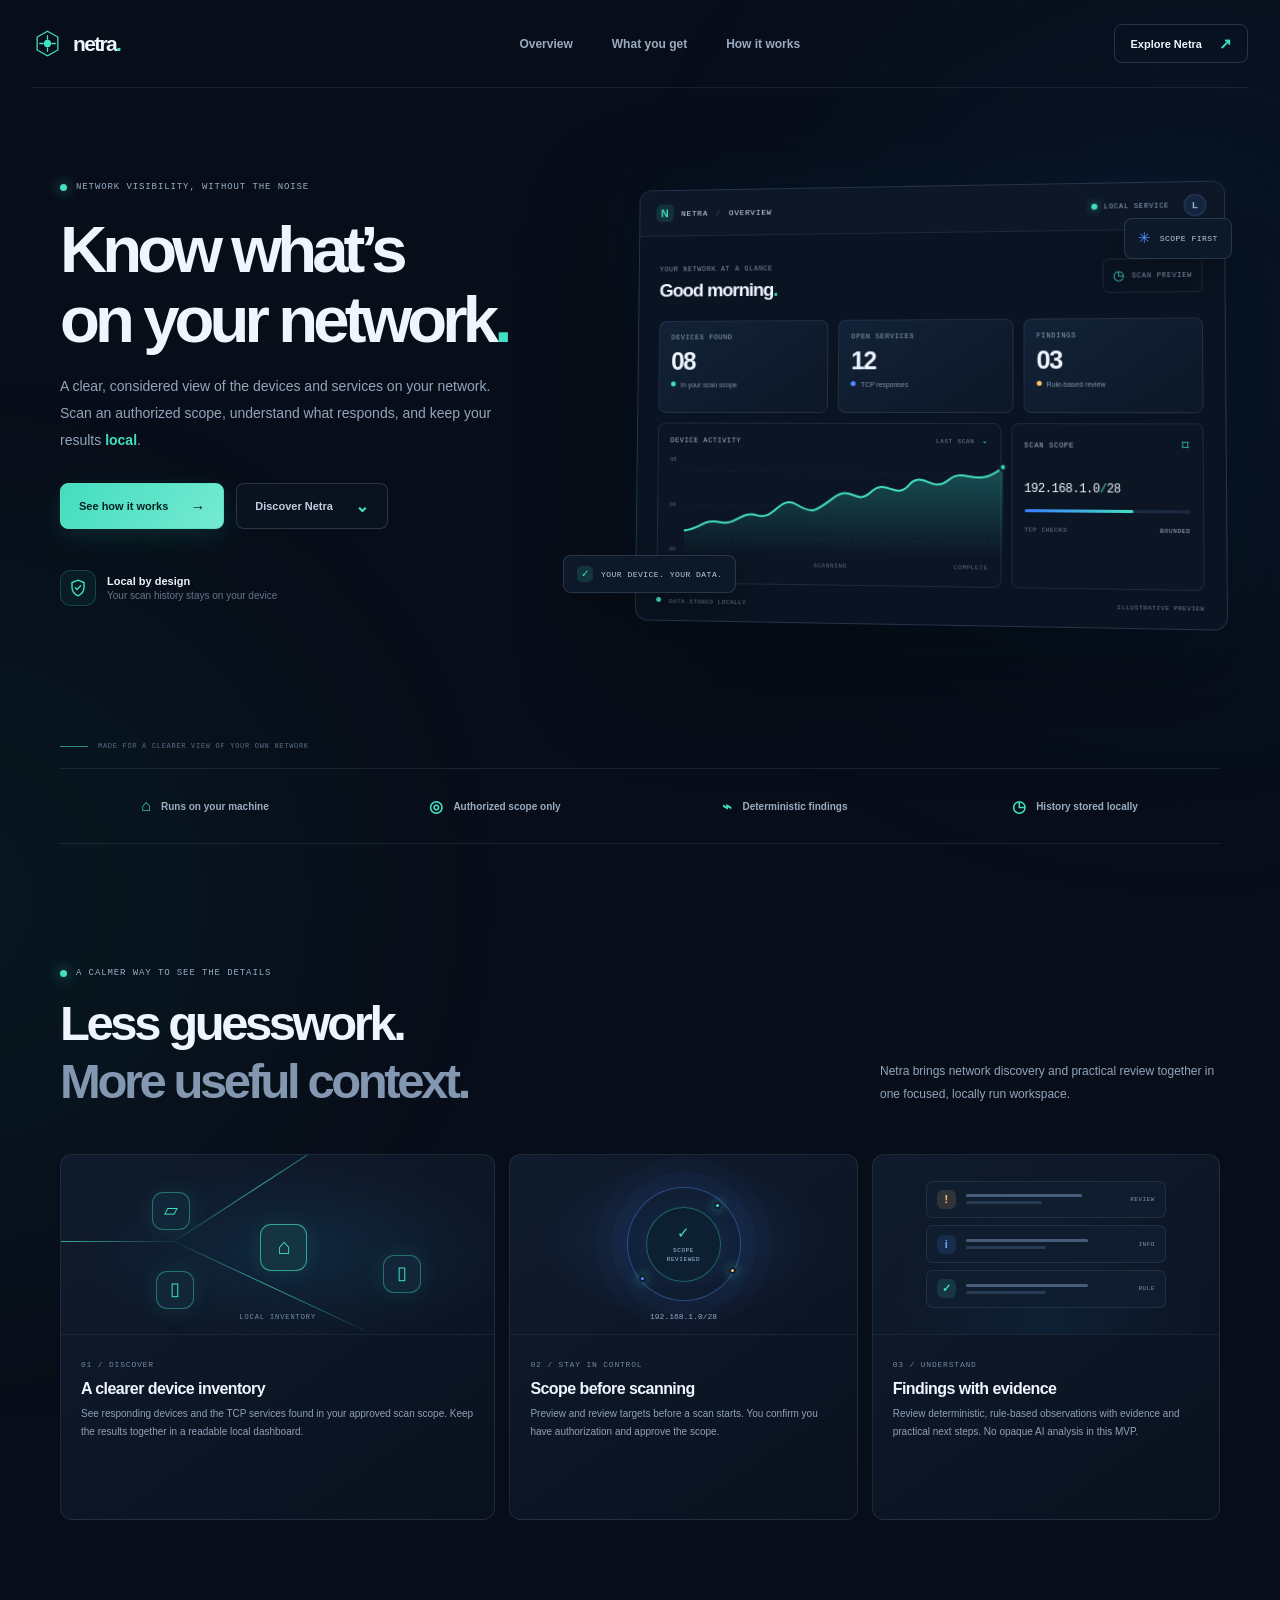
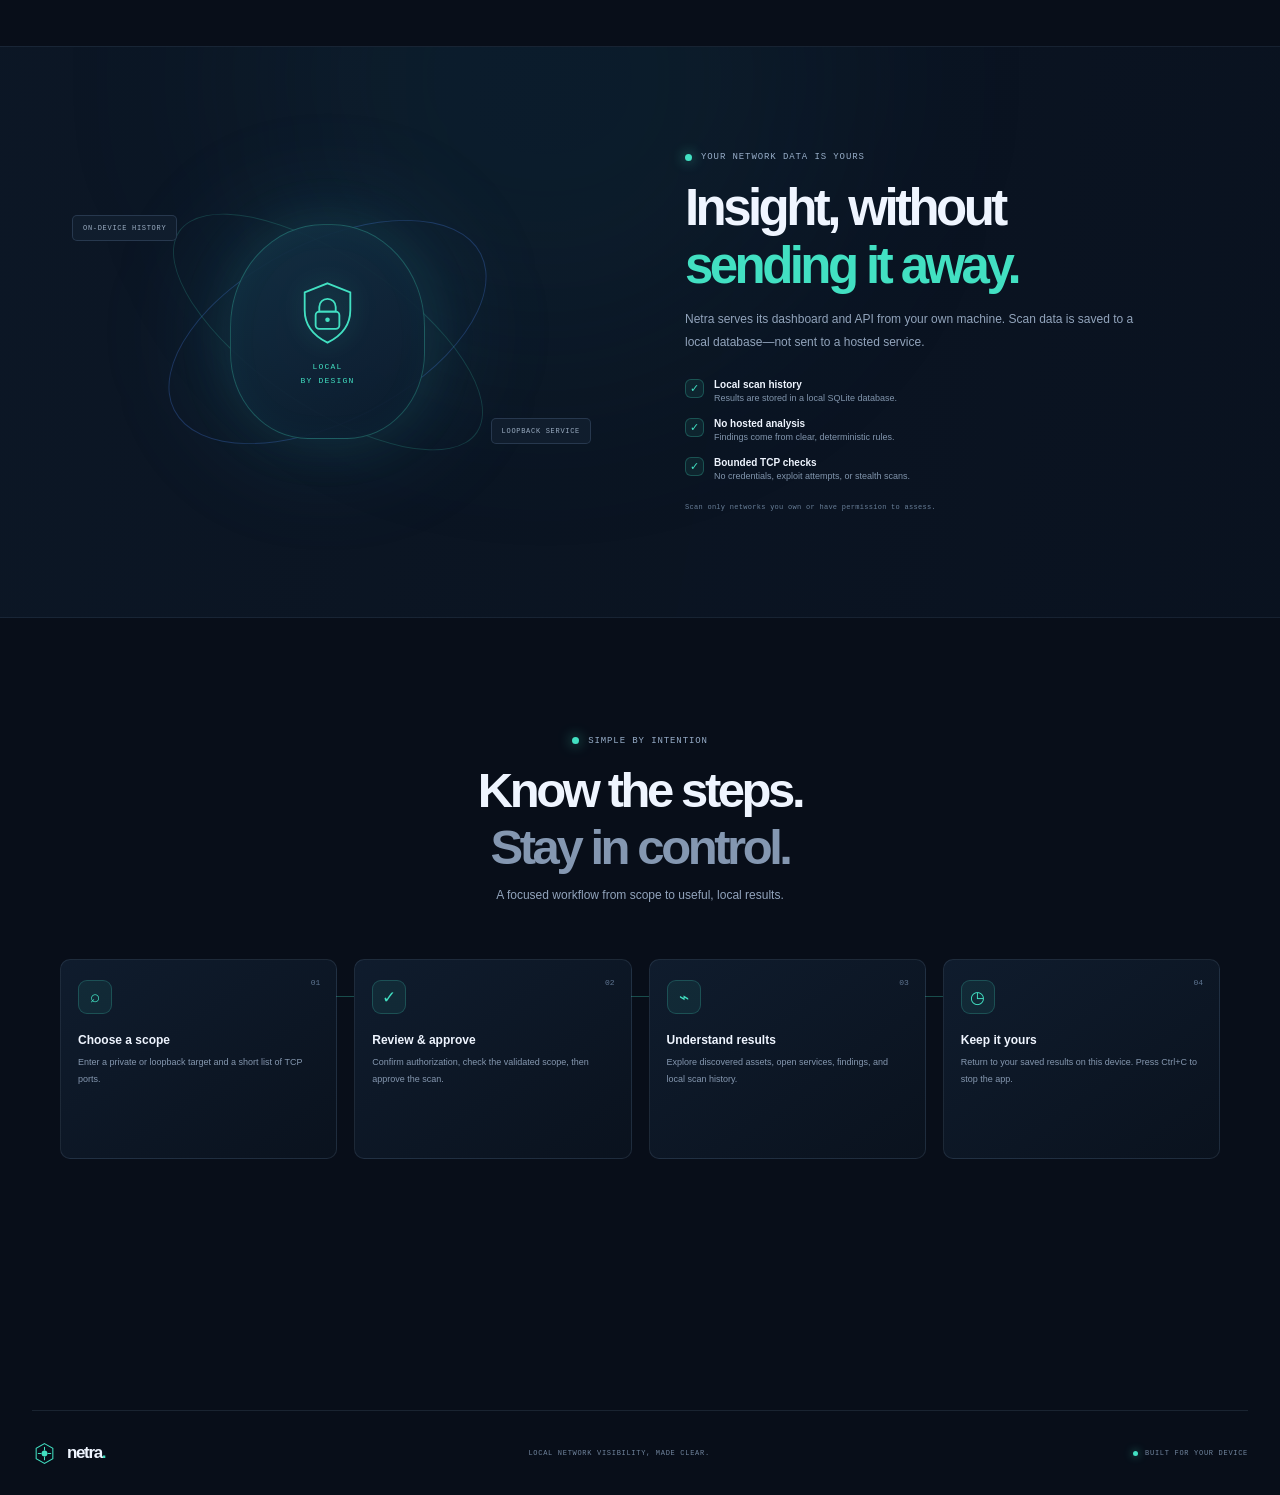
==== index.html @ 8f08ec32 "added a home page for app download link" ====
<!doctype html>
<html lang="en">
  <head>
    <meta charset="utf-8">
    <meta name="viewport" content="width=device-width, initial-scale=1">
    <meta name="theme-color" content="#080e19">
    <meta
      name="description"
      content="Netra gives you a clear, local view of network devices, open services, and rule-based security findings."
    >
    <title>Netra — See your network clearly</title>
    <link rel="stylesheet" href="styles.css">
    <script src="script.js" defer></script>
  </head>
  <body>
    <div class="page-glow page-glow--top" aria-hidden="true"></div>
    <div class="page-glow page-glow--bottom" aria-hidden="true"></div>

    <header class="site-header">
      <a class="brand" href="#" aria-label="Netra home">
        <span class="brand-mark" aria-hidden="true">
          <svg viewBox="0 0 36 36" fill="none">
            <path d="M18 3.75 30 10.5v15L18 32.25 6 25.5v-15L18 3.75Z" stroke="currentColor" stroke-width="1.5"/>
            <circle cx="18" cy="18" r="4.25" fill="currentColor"/>
            <path d="M18 9v4M27 18h-4M18 27v-4M9 18h4" stroke="currentColor" stroke-width="1.5" stroke-linecap="round"/>
          </svg>
        </span>
        <span class="brand-name">netra<span class="brand-period">.</span></span>
      </a>

      <button class="menu-toggle" type="button" aria-expanded="false" aria-controls="site-nav">
        <span></span><span></span>
        <span class="sr-only">Toggle navigation</span>
      </button>

      <nav class="site-nav" id="site-nav" aria-label="Main navigation">
        <a href="#overview">Overview</a>
        <a href="#features">What you get</a>
        <a href="#how-it-works">How it works</a>
      </nav>

      <a class="header-cta" href="#how-it-works">
        Explore Netra <span aria-hidden="true">↗</span>
      </a>
    </header>

    <main>
      <section class="hero section-shell" id="overview">
        <div class="hero-copy">
          <div class="eyebrow"><span class="eyebrow-pulse"></span> NETWORK VISIBILITY, WITHOUT THE NOISE</div>
          <h1>Know what’s<br>on your network<span class="headline-dot">.</span></h1>
          <p class="hero-description">
            A clear, considered view of the devices and services on your network.
            Scan an authorized scope, understand what responds, and keep your results
            <span class="local-word">local</span>.
          </p>
          <div class="hero-actions">
            <a class="button button-primary" href="#how-it-works">
              See how it works <span aria-hidden="true">→</span>
            </a>
            <a class="button button-quiet" href="#features">
              Discover Netra <span class="play-icon" aria-hidden="true">⌄</span>
            </a>
          </div>
          <div class="hero-assurance">
            <span class="assurance-icon" aria-hidden="true">
              <svg viewBox="0 0 20 20" fill="none"><path d="M10 2.2 16 4.5v4.7c0 4-2.6 6.9-6 8.6-3.4-1.7-6-4.6-6-8.6V4.5l6-2.3Z" stroke="currentColor" stroke-width="1.4"/><path d="m7.4 9.8 1.7 1.7 3.5-3.7" stroke="currentColor" stroke-width="1.4" stroke-linecap="round" stroke-linejoin="round"/></svg>
            </span>
            <span><strong>Local by design</strong><span class="assurance-sub">Your scan history stays on your device</span></span>
          </div>
        </div>

        <div class="hero-visual" id="preview" aria-label="Illustrative preview of the Netra local network dashboard">
          <div class="visual-orbit visual-orbit--one" aria-hidden="true"></div>
          <div class="visual-orbit visual-orbit--two" aria-hidden="true"></div>
          <div class="dashboard-window">
            <div class="window-bar">
              <div class="window-brand"><span class="mini-brand">N</span> NETRA <span class="window-divider">/</span> OVERVIEW</div>
              <div class="window-status"><span class="status-dot"></span> LOCAL SERVICE</div>
              <div class="window-avatar">L</div>
            </div>
            <div class="dashboard-body">
              <div class="dashboard-intro">
                <div><span class="micro-label">YOUR NETWORK AT A GLANCE</span><h2>Good morning<span class="teal-text">.</span></h2></div>
                <div class="scan-date"><span class="calendar-icon">◷</span> SCAN PREVIEW</div>
              </div>
              <div class="metric-grid">
                <div class="metric-card"><span class="metric-label">DEVICES FOUND</span><strong>08</strong><span class="metric-note"><i class="tiny-dot tiny-dot--teal"></i> In your scan scope</span></div>
                <div class="metric-card"><span class="metric-label">OPEN SERVICES</span><strong>12</strong><span class="metric-note"><i class="tiny-dot tiny-dot--blue"></i> TCP responses</span></div>
                <div class="metric-card"><span class="metric-label">FINDINGS</span><strong>03</strong><span class="metric-note"><i class="tiny-dot tiny-dot--amber"></i> Rule-based review</span></div>
              </div>
              <div class="dashboard-lower">
                <div class="chart-card">
                  <div class="card-topline"><span>DEVICE ACTIVITY</span><span class="chart-period">LAST SCAN <b>⌄</b></span></div>
                  <div class="chart-graphic">
                    <div class="chart-y-labels"><span>08</span><span>04</span><span>00</span></div>
                    <svg class="activity-chart" viewBox="0 0 400 114" preserveAspectRatio="none" role="img" aria-label="Illustrative chart of discovered devices">
                      <defs><linearGradient id="chartFill" x1="0" x2="0" y1="0" y2="1"><stop offset="0" stop-color="#31d6bf" stop-opacity=".3"/><stop offset="1" stop-color="#31d6bf" stop-opacity="0"/></linearGradient></defs>
                      <path class="chart-grid-line" d="M0 17.5H400M0 56.5H400M0 95.5H400"/>
                      <path class="chart-area" d="M0 86 C22 84 24 72 46 76 S73 62 94 68 S122 44 143 55 S167 63 190 47 S218 57 237 40 S267 50 284 32 S313 42 333 26 S367 37 400 11 V114H0Z"/>
                      <path class="chart-line" d="M0 86 C22 84 24 72 46 76 S73 62 94 68 S122 44 143 55 S167 63 190 47 S218 57 237 40 S267 50 284 32 S313 42 333 26 S367 37 400 11"/>
                      <circle cx="400" cy="11" r="4" fill="#31d6bf" stroke="#101c2c" stroke-width="3"/>
                    </svg>
                  </div>
                  <div class="chart-x-labels"><span>START</span><span>SCANNING</span><span>COMPLETE</span></div>
                </div>
                <div class="scope-card">
                  <div class="card-topline"><span>SCAN SCOPE</span><span class="scope-lock" aria-label="Local">⌑</span></div>
                  <div class="scope-address">192.168.1.0<span>/</span>28</div>
                  <div class="scope-progress"><span></span></div>
                  <div class="scope-foot"><span>TCP CHECKS</span><strong>BOUNDED</strong></div>
                </div>
              </div>
              <div class="dashboard-footer"><span><i class="tiny-dot tiny-dot--teal"></i> DATA STORED LOCALLY</span><span>ILLUSTRATIVE PREVIEW</span></div>
            </div>
          </div>
          <div class="floating-chip floating-chip--top"><span class="chip-spark">✳</span> SCOPE FIRST</div>
          <div class="floating-chip floating-chip--bottom"><span class="chip-check">✓</span> YOUR DEVICE. YOUR DATA.</div>
        </div>
        <div class="hero-bottom-note"><span class="note-line"></span> MADE FOR A CLEARER VIEW OF YOUR OWN NETWORK</div>
      </section>

      <section class="trust-strip" aria-label="Product principles">
        <div class="trust-item"><span class="trust-symbol">⌂</span><span>Runs on your machine</span></div>
        <div class="trust-item"><span class="trust-symbol">◎</span><span>Authorized scope only</span></div>
        <div class="trust-item"><span class="trust-symbol">⌁</span><span>Deterministic findings</span></div>
        <div class="trust-item"><span class="trust-symbol">◷</span><span>History stored locally</span></div>
      </section>

      <section class="features section-shell section-pad" id="features">
        <div class="section-heading" data-reveal>
          <div>
            <div class="eyebrow"><span class="eyebrow-pulse"></span> A CALMER WAY TO SEE THE DETAILS</div>
            <h2>Less guesswork.<br><span class="muted-heading">More useful context.</span></h2>
          </div>
          <p>Netra brings network discovery and practical review together in one focused, locally run workspace.</p>
        </div>

        <div class="feature-grid">
          <article class="feature-card feature-card--large" data-reveal>
            <div class="feature-illustration illustration-network" aria-hidden="true">
              <span class="network-line network-line--one"></span><span class="network-line network-line--two"></span><span class="network-line network-line--three"></span>
              <span class="network-node node-router"><span>⌂</span></span>
              <span class="network-node node-laptop"><span>▱</span></span>
              <span class="network-node node-device"><span>▯</span></span>
              <span class="network-node node-phone"><span>▯</span></span>
              <span class="network-caption">LOCAL INVENTORY</span>
            </div>
            <div class="feature-copy"><span class="feature-number">01 / DISCOVER</span><h3>A clearer device inventory</h3><p>See responding devices and the TCP services found in your approved scan scope. Keep the results together in a readable local dashboard.</p></div>
          </article>
          <article class="feature-card" data-reveal>
            <div class="feature-illustration illustration-scope" aria-hidden="true">
              <div class="scope-ring"><div class="scope-inner"><span>✓</span><small>SCOPE<br>REVIEWED</small></div><i class="ring-point ring-point--one"></i><i class="ring-point ring-point--two"></i><i class="ring-point ring-point--three"></i></div>
              <span class="scope-code">192.168.1.0/28</span>
            </div>
            <div class="feature-copy"><span class="feature-number">02 / STAY IN CONTROL</span><h3>Scope before scanning</h3><p>Preview and review targets before a scan starts. You confirm you have authorization and approve the scope.</p></div>
          </article>
          <article class="feature-card" data-reveal>
            <div class="feature-illustration illustration-findings" aria-hidden="true">
              <div class="finding-row"><span class="finding-mark finding-mark--amber">!</span><span class="finding-lines"><i></i><i></i></span><span class="finding-tag">REVIEW</span></div>
              <div class="finding-row"><span class="finding-mark finding-mark--blue">i</span><span class="finding-lines"><i></i><i></i></span><span class="finding-tag">INFO</span></div>
              <div class="finding-row"><span class="finding-mark finding-mark--teal">✓</span><span class="finding-lines"><i></i><i></i></span><span class="finding-tag">RULE</span></div>
            </div>
            <div class="feature-copy"><span class="feature-number">03 / UNDERSTAND</span><h3>Findings with evidence</h3><p>Review deterministic, rule-based observations with evidence and practical next steps. No opaque AI analysis in this MVP.</p></div>
          </article>
        </div>
      </section>

      <section class="privacy-band">
        <div class="privacy-inner section-shell">
          <div class="privacy-visual" data-reveal aria-hidden="true">
            <div class="privacy-glow"></div>
            <div class="privacy-core">
              <svg viewBox="0 0 80 80" fill="none"><path d="M40 8 65 18v19.5C65 54 54.2 66 40 73 25.8 66 15 54 15 37.5V18L40 8Z" stroke="currentColor" stroke-width="2"/><path d="M40 25a9 9 0 0 0-9 9v5h18v-5a9 9 0 0 0-9-9Z" stroke="currentColor" stroke-width="2"/><rect x="27" y="39" width="26" height="19" rx="4" stroke="currentColor" stroke-width="2"/><circle cx="40" cy="48" r="2.5" fill="currentColor"/></svg>
              <span>LOCAL<br>BY DESIGN</span>
            </div>
            <span class="privacy-orbit privacy-orbit--a"></span><span class="privacy-orbit privacy-orbit--b"></span>
            <span class="privacy-label privacy-label--one">ON-DEVICE HISTORY</span><span class="privacy-label privacy-label--two">LOOPBACK SERVICE</span>
          </div>
          <div class="privacy-copy" data-reveal>
            <div class="eyebrow"><span class="eyebrow-pulse"></span> YOUR NETWORK DATA IS YOURS</div>
            <h2>Insight, without<br><span class="teal-text">sending it away.</span></h2>
            <p>Netra serves its dashboard and API from your own machine. Scan data is saved to a local database—not sent to a hosted service.</p>
            <div class="privacy-points">
              <div><span class="point-check">✓</span><span><strong>Local scan history</strong><small>Results are stored in a local SQLite database.</small></span></div>
              <div><span class="point-check">✓</span><span><strong>No hosted analysis</strong><small>Findings come from clear, deterministic rules.</small></span></div>
              <div><span class="point-check">✓</span><span><strong>Bounded TCP checks</strong><small>No credentials, exploit attempts, or stealth scans.</small></span></div>
            </div>
            <span class="privacy-footnote">Scan only networks you own or have permission to assess.</span>
          </div>
        </div>
      </section>

      <section class="workflow section-shell section-pad" id="how-it-works">
        <div class="workflow-heading" data-reveal>
          <div class="eyebrow"><span class="eyebrow-pulse"></span> SIMPLE BY INTENTION</div>
          <h2>Know the steps.<br><span class="muted-heading">Stay in control.</span></h2>
          <p>A focused workflow from scope to useful, local results.</p>
        </div>
        <div class="workflow-steps">
          <article class="workflow-step" data-reveal><span class="step-number">01</span><span class="step-icon">⌕</span><h3>Choose a scope</h3><p>Enter a private or loopback target and a short list of TCP ports.</p><span class="step-connector" aria-hidden="true"></span></article>
          <article class="workflow-step" data-reveal><span class="step-number">02</span><span class="step-icon">✓</span><h3>Review & approve</h3><p>Confirm authorization, check the validated scope, then approve the scan.</p><span class="step-connector" aria-hidden="true"></span></article>
          <article class="workflow-step" data-reveal><span class="step-number">03</span><span class="step-icon">⌁</span><h3>Understand results</h3><p>Explore discovered assets, open services, findings, and local scan history.</p><span class="step-connector" aria-hidden="true"></span></article>
          <article class="workflow-step" data-reveal><span class="step-number">04</span><span class="step-icon">◷</span><h3>Keep it yours</h3><p>Return to your saved results on this device. Press Ctrl+C to stop the app.</p></article>
        </div>
        <div class="workflow-cta" data-reveal>
          <div class="cta-orb" aria-hidden="true">N</div>
          <div><span class="micro-label">A MORE GROUNDED VIEW STARTS HERE</span><h3>Get to know your network.</h3></div>
          <a class="button button-primary" href="#overview">Back to the top <span aria-hidden="true">↑</span></a>
        </div>
      </section>
    </main>

    <footer class="site-footer">
      <a class="brand footer-brand" href="#" aria-label="Netra home">
        <span class="brand-mark" aria-hidden="true"><svg viewBox="0 0 36 36" fill="none"><path d="M18 3.75 30 10.5v15L18 32.25 6 25.5v-15L18 3.75Z" stroke="currentColor" stroke-width="1.5"/><circle cx="18" cy="18" r="4.25" fill="currentColor"/><path d="M18 9v4M27 18h-4M18 27v-4M9 18h4" stroke="currentColor" stroke-width="1.5" stroke-linecap="round"/></svg></span>
        <span class="brand-name">netra<span class="brand-period">.</span></span>
      </a>
      <span class="footer-caption">LOCAL NETWORK VISIBILITY, MADE CLEAR.</span>
      <span class="footer-status"><i class="status-dot"></i> BUILT FOR YOUR DEVICE</span>
    </footer>
  </body>
</html>
---- styles.css ----
:root {
  color-scheme: dark;
  --bg: #080e19;
  --surface: #0d1624;
  --surface-raised: #111d2d;
  --surface-soft: #142238;
  --line: rgba(154, 184, 218, .13);
  --line-bright: rgba(154, 184, 218, .22);
  --text: #eff5ff;
  --muted: #92a4bc;
  --dim: #62758d;
  --teal: #42e0c2;
  --blue: #4f8cff;
  --amber: #ffbf69;
  --font: "Segoe UI", "Segoe UI Variable", Arial, sans-serif;
  --mono: "Cascadia Mono", Consolas, monospace;
}

* { box-sizing: border-box; }
html { scroll-behavior: smooth; scroll-padding-top: 100px; }
body {
  margin: 0;
  min-width: 320px;
  overflow-x: hidden;
  background: var(--bg);
  color: var(--text);
  font-family: var(--font);
  font-size: 14px;
  -webkit-font-smoothing: antialiased;
}
body::before {
  position: fixed;
  z-index: -1;
  inset: 0;
  background-image: linear-gradient(rgba(104, 142, 191, .025) 1px, transparent 1px), linear-gradient(90deg, rgba(104, 142, 191, .025) 1px, transparent 1px);
  background-size: 68px 68px;
  content: "";
  mask-image: linear-gradient(to bottom, black, transparent 68%);
  pointer-events: none;
}
a { color: inherit; text-decoration: none; }
button { font: inherit; }
::selection { background: rgba(66, 224, 194, .26); color: white; }
.sr-only { position: absolute; width: 1px; height: 1px; padding: 0; margin: -1px; overflow: hidden; clip: rect(0, 0, 0, 0); white-space: nowrap; border: 0; }
.page-glow { position: fixed; z-index: -1; width: 660px; height: 580px; border-radius: 50%; filter: blur(140px); opacity: .1; pointer-events: none; }
.page-glow--top { top: 55px; right: -240px; background: #1665bb; }
.page-glow--bottom { bottom: -290px; left: -390px; background: #06a991; opacity: .065; }
.section-shell { width: min(1160px, calc(100% - 64px)); margin-inline: auto; }

.site-header {
  position: relative;
  z-index: 10;
  display: flex;
  width: min(1280px, calc(100% - 64px));
  height: 88px;
  margin-inline: auto;
  align-items: center;
  justify-content: space-between;
  border-bottom: 1px solid rgba(154, 184, 218, .1);
}
.brand { display: inline-flex; align-items: center; gap: 10px; }
.brand-mark { display: grid; width: 31px; height: 31px; color: var(--teal); place-items: center; }
.brand-mark svg { width: 100%; height: 100%; }
.brand-name { font-size: 21px; font-weight: 800; letter-spacing: -.08em; }
.brand-period { color: var(--teal); }
.site-nav { display: flex; gap: 39px; align-items: center; margin-left: 85px; }
.site-nav a { color: #9aaac0; font-size: 12px; font-weight: 600; transition: color .2s ease; }
.site-nav a:hover { color: var(--teal); }
.header-cta {
  display: inline-flex;
  min-height: 39px;
  align-items: center;
  gap: 17px;
  padding: 0 15px;
  border: 1px solid var(--line-bright);
  border-radius: 8px;
  color: var(--text);
  font-size: 11px;
  font-weight: 700;
  transition: border-color .2s, background .2s, transform .2s;
}
.header-cta span { color: var(--teal); font-size: 15px; }
.header-cta:hover { transform: translateY(-2px); border-color: rgba(66, 224, 194, .55); background: rgba(66, 224, 194, .06); }
.menu-toggle { display: none; }

.hero { position: relative; display: grid; min-height: 680px; grid-template-columns: .88fr 1.12fr; align-items: center; gap: 30px; padding-top: 10px; padding-bottom: 58px; }
.hero-copy { position: relative; z-index: 2; padding-bottom: 20px; animation: enter-up .8s .08s both; }
.eyebrow, .micro-label, .feature-number, .metric-label, .card-topline, .chart-x-labels, .dashboard-footer, .window-brand, .window-status, .scan-date, .hero-bottom-note, .scope-foot, .privacy-label, .footer-caption, .footer-status {
  font-family: var(--mono);
  letter-spacing: .1em;
}
.eyebrow { display: flex; align-items: center; gap: 9px; color: #97adc8; font-size: 9px; font-weight: 500; }
.eyebrow-pulse { width: 7px; height: 7px; border-radius: 50%; background: var(--teal); box-shadow: 0 0 13px rgba(66, 224, 194, .75); }
.hero h1 { margin: 23px 0 17px; font-size: clamp(47px, 5.1vw, 68px); font-weight: 700; letter-spacing: -.075em; line-height: 1.08; }
.headline-dot, .teal-text { color: var(--teal); }
.hero-description { max-width: 440px; margin: 0; color: var(--muted); font-size: 14px; line-height: 1.95; }
.local-word { color: var(--teal); font-weight: 700; }
.hero-actions { display: flex; flex-wrap: wrap; gap: 12px; margin-top: 29px; }
.button { display: inline-flex; min-height: 46px; align-items: center; justify-content: center; gap: 22px; padding: 0 18px; border-radius: 8px; font-size: 11px; font-weight: 800; white-space: nowrap; transition: transform .22s, box-shadow .22s, border-color .22s, background .22s; }
.button:hover { transform: translateY(-3px); }
.button-primary { border: 1px solid #54e0c6; background: linear-gradient(125deg, #44ddbe, #75ead3); box-shadow: 0 8px 24px rgba(33, 207, 178, .13); color: #07211f; }
.button-primary:hover { box-shadow: 0 12px 30px rgba(33, 207, 178, .25); }
.button-primary span { font-size: 15px; }
.button-quiet { border: 1px solid var(--line-bright); background: rgba(13, 22, 36, .65); color: #c1cfe0; }
.button-quiet:hover { border-color: rgba(154, 184, 218, .4); background: #111b2a; }
.play-icon { color: var(--teal); font-size: 17px; }
.hero-assurance { display: flex; align-items: center; gap: 11px; margin-top: 41px; }
.assurance-icon { display: grid; width: 36px; height: 36px; border: 1px solid rgba(66, 224, 194, .22); border-radius: 10px; background: rgba(66, 224, 194, .055); color: var(--teal); place-items: center; }
.assurance-icon svg { width: 20px; }
.hero-assurance strong, .assurance-sub { display: block; }
.hero-assurance strong { font-size: 11px; font-weight: 700; }
.assurance-sub { margin-top: 3px; color: var(--dim); font-size: 10px; }
.hero-visual { position: relative; display: grid; min-height: 488px; align-items: center; justify-items: end; perspective: 1100px; animation: enter-visual .95s .2s both; }
.visual-orbit { position: absolute; top: 50%; left: 51%; width: 470px; height: 350px; border: 1px solid rgba(75, 143, 255, .08); border-radius: 50%; transform: translate(-50%, -50%) rotate(-23deg); }
.visual-orbit--two { width: 390px; height: 450px; border-color: rgba(66, 224, 194, .08); transform: translate(-50%, -50%) rotate(38deg); }
.dashboard-window { position: relative; z-index: 1; width: min(100%, 590px); overflow: hidden; border: 1px solid rgba(118, 160, 211, .23); border-radius: 13px; background: #0a1321; box-shadow: 0 37px 110px rgba(0, 0, 0, .5), 0 0 80px rgba(43, 123, 208, .1); transform: rotateY(-5deg) rotateX(2deg); transition: transform .45s ease, box-shadow .45s ease; }
.dashboard-window:hover { box-shadow: 0 42px 120px rgba(0, 0, 0, .56), 0 0 95px rgba(43, 123, 208, .16); transform: rotateY(0) rotateX(0) translateY(-4px); }
.window-bar { display: flex; height: 47px; align-items: center; gap: 14px; padding: 0 17px; border-bottom: 1px solid rgba(154, 184, 218, .1); background: #0d1727; }
.window-brand { display: flex; align-items: center; gap: 8px; color: #d4dfed; font-size: 8px; font-weight: 500; }
.mini-brand { display: grid; width: 18px; height: 18px; border-radius: 5px; background: rgba(66, 224, 194, .13); color: var(--teal); font-family: var(--font); font-size: 11px; font-weight: 800; place-items: center; }
.window-divider { color: #40516a; }
.window-status { display: flex; align-items: center; gap: 6px; margin-left: auto; color: #91a6bf; font-size: 7px; }
.status-dot { display: inline-block; width: 6px; height: 6px; border-radius: 50%; background: var(--teal); box-shadow: 0 0 9px rgba(66, 224, 194, .7); }
.window-avatar { display: grid; width: 22px; height: 22px; border: 1px solid rgba(130, 162, 206, .2); border-radius: 50%; background: #152642; color: #adc5e4; font-size: 9px; font-weight: 700; place-items: center; }
.dashboard-body { padding: 23px 21px 15px; }
.dashboard-intro { display: flex; align-items: center; justify-content: space-between; }
.micro-label { color: #798da7; font-size: 7px; }
.dashboard-intro h2 { margin: 6px 0 0; font-size: 19px; font-weight: 700; letter-spacing: -.055em; }
.scan-date { display: flex; align-items: center; gap: 6px; padding: 8px 9px; border: 1px solid rgba(154, 184, 218, .13); border-radius: 6px; color: #869ab4; font-size: 7px; }
.calendar-icon { color: var(--teal); font-size: 13px; }
.metric-grid { display: grid; grid-template-columns: repeat(3, 1fr); gap: 10px; margin-top: 20px; }
.metric-card { min-height: 94px; padding: 12px; border: 1px solid rgba(154, 184, 218, .12); border-radius: 8px; background: linear-gradient(145deg, rgba(23, 40, 63, .72), rgba(14, 25, 41, .72)); }
.metric-label { display: block; color: #91a3bb; font-size: 7px; }
.metric-card strong { display: block; margin-top: 8px; font-size: 25px; font-weight: 700; letter-spacing: -.055em; line-height: 1; }
.metric-note { display: block; margin-top: 8px; color: #7e93ad; font-size: 7px; }
.tiny-dot { display: inline-block; width: 5px; height: 5px; margin-right: 3px; border-radius: 50%; vertical-align: 1px; }
.tiny-dot--teal { background: var(--teal); }.tiny-dot--blue { background: var(--blue); }.tiny-dot--amber { background: var(--amber); }
.dashboard-lower { display: grid; grid-template-columns: 1.6fr .86fr; gap: 10px; margin-top: 10px; }
.chart-card, .scope-card { min-height: 163px; padding: 13px 12px 10px; border: 1px solid rgba(154, 184, 218, .12); border-radius: 8px; background: rgba(13, 23, 38, .8); }
.card-topline { display: flex; align-items: center; justify-content: space-between; color: #a5b5ca; font-size: 7px; }
.chart-period { color: #7286a0; font-size: 6px; }.chart-period b { margin-left: 3px; color: var(--teal); }
.chart-graphic { display: flex; height: 100px; gap: 8px; margin-top: 12px; }
.chart-y-labels { display: flex; flex-direction: column; justify-content: space-between; padding: 0 0 3px; color: #566c86; font-size: 6px; }
.activity-chart { width: 100%; overflow: visible; }
.chart-grid-line { fill: none; stroke: rgba(142, 168, 197, .11); stroke-width: 1; stroke-dasharray: 3 5; }
.chart-area { fill: url(#chartFill); }.chart-line { fill: none; stroke: #42e0c2; stroke-width: 2; vector-effect: non-scaling-stroke; }
.chart-x-labels { display: flex; justify-content: space-between; margin: 6px 0 0 20px; color: #566c86; font-size: 6px; }
.scope-card { position: relative; }
.scope-lock { color: var(--teal); font-size: 13px; }
.scope-address { margin-top: 28px; font-family: var(--mono); font-size: 12px; letter-spacing: -.04em; }
.scope-address span { color: var(--teal); }
.scope-progress { height: 3px; margin-top: 13px; overflow: hidden; border-radius: 3px; background: #1a2a40; }
.scope-progress span { display: block; width: 66%; height: 100%; border-radius: inherit; background: linear-gradient(90deg, #387eff, var(--teal)); }
.scope-foot { display: flex; justify-content: space-between; margin-top: 14px; color: #70849e; font-size: 6px; }
.scope-foot strong { color: #a5b7cc; font-size: 6px; font-weight: 400; }
.dashboard-footer { display: flex; justify-content: space-between; margin-top: 14px; color: #6b7f98; font-size: 6px; }
.dashboard-footer .tiny-dot { margin-right: 4px; }
.floating-chip { position: absolute; z-index: 2; display: flex; align-items: center; gap: 8px; padding: 10px 13px; border: 1px solid rgba(130, 164, 204, .22); border-radius: 8px; background: rgba(14, 26, 42, .94); box-shadow: 0 12px 35px rgba(0, 0, 0, .25); color: #bdcce0; font-family: var(--mono); font-size: 8px; letter-spacing: .06em; backdrop-filter: blur(10px); animation: float 5s ease-in-out infinite; }
.floating-chip--top { top: 58px; right: -12px; }.floating-chip--bottom { bottom: 55px; left: -24px; animation-delay: -2.3s; }
.chip-spark { color: var(--blue); font-size: 15px; }.chip-check { display: grid; width: 16px; height: 16px; border-radius: 5px; background: rgba(66, 224, 194, .14); color: var(--teal); font-size: 10px; place-items: center; }
.hero-bottom-note { position: absolute; bottom: 18px; left: 0; display: flex; align-items: center; gap: 10px; color: #586d86; font-size: 7px; }
.note-line { width: 28px; height: 1px; background: var(--teal); opacity: .6; }

.trust-strip { display: grid; width: min(1160px, calc(100% - 64px)); min-height: 76px; grid-template-columns: repeat(4, 1fr); align-items: center; margin: 0 auto; border-top: 1px solid var(--line); border-bottom: 1px solid var(--line); }
.trust-item { display: flex; align-items: center; justify-content: center; gap: 10px; color: #9bacc1; font-size: 10px; font-weight: 600; }
.trust-symbol { color: var(--teal); font-size: 16px; }
.section-pad { padding-top: 124px; padding-bottom: 126px; }
.section-heading { display: flex; align-items: end; justify-content: space-between; gap: 40px; }
.section-heading h2, .workflow-heading h2 { margin: 17px 0 0; font-size: clamp(35px, 4vw, 49px); font-weight: 700; letter-spacing: -.07em; line-height: 1.18; }
.muted-heading { color: #8497b1; }
.section-heading > p { max-width: 340px; margin: 0 0 5px; color: var(--muted); font-size: 12px; line-height: 1.9; }
.feature-grid { display: grid; grid-template-columns: 1.25fr 1fr 1fr; gap: 14px; margin-top: 43px; }
.feature-card { position: relative; min-height: 366px; overflow: hidden; border: 1px solid var(--line); border-radius: 12px; background: linear-gradient(145deg, rgba(16, 28, 45, .96), rgba(10, 18, 31, .96)); transition: transform .3s ease, border-color .3s ease, box-shadow .3s ease; }
.feature-card:hover { transform: translateY(-6px); border-color: rgba(66, 224, 194, .3); box-shadow: 0 22px 55px rgba(0, 0, 0, .2); }
.feature-illustration { position: relative; display: flex; height: 180px; align-items: center; justify-content: center; overflow: hidden; border-bottom: 1px solid rgba(154, 184, 218, .09); background: radial-gradient(ellipse at 50% 100%, rgba(26, 105, 143, .2), transparent 60%); }
.feature-illustration::before { position: absolute; inset: 0; background-image: radial-gradient(rgba(147, 182, 218, .18) .8px, transparent .8px); background-size: 17px 17px; opacity: .25; content: ""; mask-image: linear-gradient(transparent, black 55%); }
.feature-copy { padding: 19px 20px 23px; }
.feature-number { color: #7187a3; font-size: 8px; }
.feature-copy h3 { margin: 10px 0 7px; font-size: 16px; font-weight: 700; letter-spacing: -.035em; }
.feature-copy p { margin: 0; color: #8ea1b9; font-size: 10px; line-height: 1.85; }
.illustration-network { background: radial-gradient(ellipse at 55% 55%, rgba(33, 112, 166, .18), transparent 65%); }
.network-line { position: absolute; top: 48%; left: 26%; width: 49%; height: 1px; background: linear-gradient(90deg, rgba(67, 222, 196, .06), rgba(67, 222, 196, .7), rgba(67, 222, 196, .1)); transform-origin: left; }
.network-line--one { transform: rotate(-33deg); }.network-line--two { transform: rotate(25deg); }.network-line--three { transform: rotate(180deg); }
.network-node { position: absolute; z-index: 1; display: grid; width: 38px; height: 38px; border: 1px solid rgba(66, 224, 194, .4); border-radius: 11px; background: #12263a; color: var(--teal); font-size: 18px; box-shadow: 0 0 25px rgba(66, 224, 194, .11); place-items: center; }
.network-node span { transform: translateY(-1px); }.node-router { top: 39%; left: 46%; width: 47px; height: 47px; border-color: rgba(66, 224, 194, .65); background: #143442; font-size: 22px; }
.node-laptop { top: 21%; left: 21%; }.node-device { top: 65%; left: 22%; }.node-phone { top: 56%; right: 17%; }
.network-caption { position: absolute; bottom: 13px; color: #758ba6; font-family: var(--mono); font-size: 7px; letter-spacing: .13em; }
.illustration-scope { background: radial-gradient(ellipse at 50% 48%, rgba(49, 105, 205, .19), transparent 60%); }
.scope-ring { position: relative; display: grid; width: 114px; height: 114px; border: 1px solid rgba(82, 145, 255, .4); border-radius: 50%; background: radial-gradient(circle, rgba(37, 104, 168, .08), transparent 65%); box-shadow: 0 0 0 15px rgba(79, 140, 255, .035), 0 0 0 31px rgba(79, 140, 255, .025); place-items: center; }
.scope-inner { display: grid; width: 75px; height: 75px; border: 1px solid rgba(66, 224, 194, .34); border-radius: 50%; background: rgba(14, 32, 49, .85); color: var(--teal); text-align: center; place-content: center; }
.scope-inner span { font-size: 15px; }.scope-inner small { margin-top: 4px; color: #a8bed7; font-family: var(--mono); font-size: 6px; letter-spacing: .1em; line-height: 1.6; }
.ring-point { position: absolute; width: 7px; height: 7px; border: 2px solid #0e1d30; border-radius: 50%; background: var(--teal); box-shadow: 0 0 11px rgba(66, 224, 194, .75); }
.ring-point--one { top: 14px; right: 19px; }.ring-point--two { bottom: 18px; left: 11px; background: var(--blue); }.ring-point--three { right: 4px; bottom: 26px; background: var(--amber); }
.scope-code { position: absolute; bottom: 13px; color: #91a7c3; font-family: var(--mono); font-size: 8px; }
.illustration-findings { flex-direction: column; gap: 7px; padding: 26px 24px; background: radial-gradient(ellipse at 50% 100%, rgba(26, 78, 131, .17), transparent 65%); }
.finding-row { position: relative; z-index: 1; display: flex; width: 100%; max-width: 240px; height: 39px; align-items: center; gap: 10px; padding: 0 10px; border: 1px solid rgba(151, 179, 211, .13); border-radius: 7px; background: rgba(16, 30, 48, .92); }
.finding-mark { display: grid; width: 19px; height: 19px; border-radius: 6px; font-size: 11px; font-weight: 700; place-items: center; }
.finding-mark--amber { background: rgba(255, 191, 105, .14); color: var(--amber); }.finding-mark--blue { background: rgba(79, 140, 255, .14); color: #78a6ff; }.finding-mark--teal { background: rgba(66, 224, 194, .13); color: var(--teal); }
.finding-lines { display: flex; flex: 1; flex-direction: column; gap: 4px; }.finding-lines i { width: 75%; height: 3px; border-radius: 2px; background: #465c78; }.finding-lines i + i { width: 49%; background: #273b54; }
.finding-tag { color: #7d92ac; font-family: var(--mono); font-size: 6px; letter-spacing: .08em; }

.privacy-band { position: relative; overflow: hidden; border-top: 1px solid rgba(154, 184, 218, .09); border-bottom: 1px solid rgba(154, 184, 218, .09); background: linear-gradient(100deg, rgba(12, 23, 38, .98), rgba(10, 19, 32, .95)); }
.privacy-band::before { position: absolute; top: -260px; left: 20%; width: 580px; height: 580px; border-radius: 50%; background: rgba(19, 96, 128, .1); filter: blur(100px); content: ""; }
.privacy-inner { position: relative; display: grid; min-height: 570px; grid-template-columns: 1fr 1fr; align-items: center; gap: 90px; padding-top: 67px; padding-bottom: 67px; }
.privacy-visual { position: relative; display: grid; min-height: 390px; place-items: center; }
.privacy-glow { position: absolute; width: 250px; height: 250px; border-radius: 50%; background: rgba(42, 141, 190, .14); filter: blur(50px); }
.privacy-core { position: relative; z-index: 2; display: flex; width: 195px; height: 215px; flex-direction: column; align-items: center; justify-content: center; gap: 11px; border: 1px solid rgba(66, 224, 194, .28); border-radius: 48% 48% 40% 40%; background: linear-gradient(150deg, rgba(19, 48, 67, .93), rgba(12, 26, 44, .93)); box-shadow: 0 0 60px rgba(66, 224, 194, .09), inset 0 0 36px rgba(66, 224, 194, .035); color: var(--teal); }
.privacy-core svg { width: 73px; filter: drop-shadow(0 0 12px rgba(66, 224, 194, .4)); }.privacy-core span { font-family: var(--mono); font-size: 8px; letter-spacing: .15em; line-height: 1.7; text-align: center; }
.privacy-orbit { position: absolute; width: 345px; height: 180px; border: 1px solid rgba(79, 140, 255, .25); border-radius: 50%; transform: rotate(-27deg); }
.privacy-orbit--b { width: 360px; height: 150px; border-color: rgba(66, 224, 194, .18); transform: rotate(34deg); }
.privacy-label { position: absolute; z-index: 3; padding: 8px 10px; border: 1px solid rgba(128, 166, 207, .2); border-radius: 5px; background: #101d2d; color: #9aacc1; font-size: 7px; }
.privacy-label--one { top: 78px; left: 12px; }.privacy-label--two { right: 4px; bottom: 83px; }
.privacy-copy h2 { margin: 17px 0 13px; font-size: clamp(38px, 4vw, 51px); font-weight: 700; letter-spacing: -.07em; line-height: 1.14; }
.privacy-copy > p { max-width: 460px; margin: 0; color: var(--muted); font-size: 12px; line-height: 1.9; }
.privacy-points { display: grid; gap: 15px; margin-top: 25px; }
.privacy-points > div { display: flex; align-items: flex-start; gap: 10px; }
.point-check { display: grid; width: 19px; height: 19px; flex: none; border: 1px solid rgba(66, 224, 194, .25); border-radius: 6px; background: rgba(66, 224, 194, .08); color: var(--teal); font-size: 11px; place-items: center; }
.privacy-points strong, .privacy-points small { display: block; }.privacy-points strong { font-size: 10px; font-weight: 700; }.privacy-points small { margin-top: 3px; color: #8195ad; font-size: 9px; }
.privacy-footnote { display: block; margin-top: 22px; color: #687e98; font-family: var(--mono); font-size: 7px; letter-spacing: .04em; }

.workflow { padding-top: 118px; padding-bottom: 91px; }
.workflow-heading { text-align: center; }.workflow-heading .eyebrow { justify-content: center; }.workflow-heading h2 { margin-top: 16px; }
.workflow-heading > p { margin: 11px 0 0; color: var(--muted); font-size: 12px; }
.workflow-steps { display: grid; grid-template-columns: repeat(4, 1fr); gap: 17px; margin-top: 57px; }
.workflow-step { position: relative; min-height: 200px; padding: 20px 17px; border: 1px solid var(--line); border-radius: 10px; background: linear-gradient(145deg, rgba(17, 30, 48, .9), rgba(11, 19, 31, .9)); transition: transform .3s, border-color .3s, background .3s; }
.workflow-step:hover { transform: translateY(-5px); border-color: rgba(66, 224, 194, .28); background: linear-gradient(145deg, rgba(20, 40, 58, .95), rgba(11, 22, 35, .95)); }
.step-number { position: absolute; top: 18px; right: 16px; color: #5f7692; font-family: var(--mono); font-size: 8px; }
.step-icon { display: grid; width: 34px; height: 34px; border: 1px solid rgba(66, 224, 194, .22); border-radius: 9px; background: rgba(66, 224, 194, .075); color: var(--teal); font-size: 17px; place-items: center; }
.workflow-step h3 { margin: 19px 0 7px; font-size: 12px; font-weight: 700; }
.workflow-step p { margin: 0; color: #8598b0; font-size: 9px; line-height: 1.85; }
.step-connector { position: absolute; top: 36px; right: -18px; z-index: 2; width: 18px; height: 1px; background: rgba(66, 224, 194, .3); }
.workflow-step:last-child .step-connector { display: none; }
.workflow-cta { display: flex; min-height: 110px; align-items: center; gap: 19px; margin-top: 50px; padding: 19px 24px; border: 1px solid rgba(80, 138, 188, .2); border-radius: 11px; background: radial-gradient(ellipse at 0% 50%, rgba(33, 114, 147, .16), transparent 45%), linear-gradient(105deg, #101c2d, #0e1726); }
.cta-orb { display: grid; width: 52px; height: 52px; flex: none; border: 1px solid rgba(66, 224, 194, .28); border-radius: 14px; background: rgba(66, 224, 194, .08); color: var(--teal); font-size: 21px; font-weight: 800; letter-spacing: -.08em; place-items: center; }
.workflow-cta .micro-label { display: block; font-size: 7px; }.workflow-cta h3 { margin: 6px 0 0; font-size: 17px; letter-spacing: -.04em; }
.workflow-cta .button { min-height: 40px; margin-left: auto; font-size: 10px; }

.site-footer { display: flex; width: min(1280px, calc(100% - 64px)); min-height: 85px; align-items: center; justify-content: space-between; margin: 0 auto; border-top: 1px solid var(--line); }
.footer-brand .brand-mark { width: 25px; height: 25px; }.footer-brand .brand-name { font-size: 17px; }
.footer-caption, .footer-status { color: #71859e; font-size: 7px; }
.footer-status { display: flex; align-items: center; gap: 7px; }.footer-status .status-dot { width: 5px; height: 5px; }

[data-reveal] { opacity: 0; transform: translateY(18px); transition: opacity .65s ease, transform .65s cubic-bezier(.2,.65,.25,1); }
[data-reveal].is-visible { opacity: 1; transform: translateY(0); }
.feature-card[data-reveal]:nth-child(2), .workflow-step[data-reveal]:nth-child(2) { transition-delay: .08s; }
.feature-card[data-reveal]:nth-child(3), .workflow-step[data-reveal]:nth-child(3) { transition-delay: .16s; }
.workflow-step[data-reveal]:nth-child(4) { transition-delay: .24s; }
@keyframes enter-up { from { opacity: 0; transform: translateY(14px); } to { opacity: 1; transform: translateY(0); } }
@keyframes enter-visual { from { opacity: 0; transform: translateX(20px) scale(.985); } to { opacity: 1; transform: translateX(0) scale(1); } }
@keyframes float { 0%, 100% { transform: translateY(0); } 50% { transform: translateY(-7px); } }

@media (min-width: 1500px) {
  .hero { min-height: 730px; }
  .dashboard-window { width: 620px; }
}
@media (max-width: 1050px) {
  .hero { min-height: 615px; grid-template-columns: .83fr 1.17fr; gap: 12px; }
  .hero h1 { font-size: clamp(45px, 6vw, 60px); }
  .hero-visual { min-width: 0; overflow: clip; }
  .dashboard-body { padding: 17px 14px 12px; }.metric-grid, .dashboard-lower { gap: 7px; }.metric-card { padding: 10px 8px; }
  .floating-chip--top { right: -6px; }.floating-chip--bottom { left: -15px; }
  .section-shell { width: min(100% - 48px, 1160px); }
  .feature-grid { grid-template-columns: 1fr 1fr; }.feature-card--large { grid-column: span 2; }.feature-card--large .feature-illustration { height: 190px; }
  .privacy-inner { gap: 42px; }
}
@media (max-width: 760px) {
  html { scroll-padding-top: 74px; }
  .section-shell, .site-header, .site-footer { width: calc(100% - 40px); }
  .site-header { height: 72px; }.header-cta { min-height: 35px; gap: 10px; padding-inline: 11px; font-size: 10px; }
  .menu-toggle { display: flex; width: 36px; height: 36px; flex-direction: column; align-items: center; justify-content: center; gap: 5px; margin-left: auto; border: 1px solid var(--line-bright); border-radius: 8px; background: #101a29; color: white; }
  .menu-toggle > span:not(.sr-only) { display: block; width: 14px; height: 1px; background: #cfdae8; transition: transform .2s; }
  .menu-toggle[aria-expanded="true"] > span:first-child { transform: translateY(3px) rotate(45deg); }.menu-toggle[aria-expanded="true"] > span:nth-child(2) { transform: translateY(-3px) rotate(-45deg); }
  .site-nav { position: absolute; top: 62px; right: 0; left: 0; display: none; flex-direction: column; align-items: stretch; gap: 0; margin: 0; padding: 8px; border: 1px solid var(--line-bright); border-radius: 10px; background: #101a29; box-shadow: 0 20px 40px rgba(0, 0, 0, .3); }
  .site-nav.is-open { display: flex; }.site-nav a { padding: 12px; border-radius: 6px; font-size: 12px; }.site-nav a:hover { background: rgba(66, 224, 194, .06); }
  .header-cta { margin-left: 11px; }
  .hero { min-height: auto; grid-template-columns: 1fr; gap: 18px; padding-top: 75px; padding-bottom: 66px; }
  .hero-copy { padding-bottom: 0; }.hero h1 { margin-top: 19px; font-size: clamp(48px, 11vw, 68px); }.hero-description { max-width: 530px; font-size: 13px; }
  .hero-assurance { margin-top: 27px; }  .hero-visual { min-height: 405px; justify-items: center; margin-top: 0; overflow: clip; }.dashboard-window { width: min(100%, 570px); transform: none; }.dashboard-window:hover { transform: translateY(-3px); }
  .floating-chip--top { top: 10px; right: 0; }.floating-chip--bottom { bottom: 14px; left: 0; }.visual-orbit { width: 90%; height: 290px; }
  .hero-bottom-note { bottom: 22px; font-size: 6px; }
  .trust-strip { width: calc(100% - 40px); grid-template-columns: 1fr 1fr; gap: 18px 10px; padding: 21px 0; }.trust-item { justify-content: flex-start; padding-left: 6px; font-size: 9px; }
  .section-pad { padding-top: 87px; padding-bottom: 90px; }.section-heading { display: block; }.section-heading h2, .workflow-heading h2 { font-size: clamp(36px, 9vw, 47px); }.section-heading > p { margin-top: 17px; }
  .feature-grid { grid-template-columns: 1fr; margin-top: 29px; }.feature-card--large { grid-column: auto; }.feature-card { min-height: 0; }.feature-illustration, .feature-card--large .feature-illustration { height: 173px; }
  .privacy-inner { min-height: 0; grid-template-columns: 1fr; gap: 24px; padding-top: 58px; padding-bottom: 64px; }.privacy-visual { min-height: 325px; }.privacy-core { width: 168px; height: 185px; }.privacy-orbit { width: 290px; height: 155px; }.privacy-orbit--b { width: 300px; height: 130px; }.privacy-label--one { top: 50px; left: 4%; }.privacy-label--two { right: 0; bottom: 54px; }
  .privacy-copy h2 { font-size: clamp(40px, 10vw, 50px); }.privacy-copy > p { font-size: 11px; }
  .workflow { padding-top: 84px; padding-bottom: 70px; }.workflow-steps { grid-template-columns: 1fr 1fr; gap: 11px; margin-top: 37px; }.workflow-step { min-height: 186px; padding: 16px 13px; }.step-connector { display: none; }
  .workflow-cta { flex-wrap: wrap; gap: 13px; margin-top: 32px; padding: 17px; }.cta-orb { width: 43px; height: 43px; border-radius: 12px; }.workflow-cta h3 { font-size: 14px; }.workflow-cta .micro-label { font-size: 6px; }.workflow-cta .button { min-height: 38px; margin-left: auto; }
  .site-footer { min-height: 76px; }.footer-caption { display: none; }.footer-status { font-size: 6px; }
}
@media (max-width: 430px) {
  .section-shell, .site-header, .site-footer { width: calc(100% - 32px); }.header-cta { font-size: 9px; }.header-cta span { display: none; }
  .hero { padding-top: 61px; }.hero h1 { font-size: 48px; }.hero-actions { gap: 8px; }.button { gap: 8px; padding-inline: 11px; font-size: 9px; }
  .hero-visual { min-height: 322px; }.window-bar { height: 40px; padding-inline: 10px; }.dashboard-body { padding: 13px 9px 10px; }.metric-grid { gap: 5px; margin-top: 13px; }.metric-card { min-height: 78px; padding: 8px 6px; }.metric-label { font-size: 6px; }.metric-card strong { margin-top: 7px; font-size: 20px; }.metric-note { font-size: 6px; }
  .dashboard-lower { grid-template-columns: 1.35fr .85fr; gap: 5px; margin-top: 6px; }.chart-card, .scope-card { min-height: 136px; padding: 10px 7px 8px; }.chart-graphic { height: 79px; margin-top: 9px; }.chart-x-labels { font-size: 5px; }.scope-address { margin-top: 24px; font-size: 10px; }.scope-foot { font-size: 5px; }.scope-foot strong { font-size: 5px; }.dashboard-footer { font-size: 5px; }.micro-label { font-size: 6px; }.scan-date { padding: 6px; font-size: 6px; }
  .floating-chip { padding: 8px 9px; font-size: 6px; }.floating-chip--top { top: -1px; }.floating-chip--bottom { bottom: 0; }.hero-bottom-note { font-size: 5px; }
  .trust-strip { width: calc(100% - 32px); }.trust-item { font-size: 8px; }
  .workflow-steps { grid-template-columns: 1fr; }.workflow-step { min-height: 157px; }.workflow-cta { gap: 11px; }.workflow-cta .button { width: 100%; margin: 4px 0 0; }
}
@media (prefers-reduced-motion: reduce) {
  *, *::before, *::after { scroll-behavior: auto !important; animation-duration: .01ms !important; animation-iteration-count: 1 !important; transition-duration: .01ms !important; }
  [data-reveal] { opacity: 1; transform: none; }
}
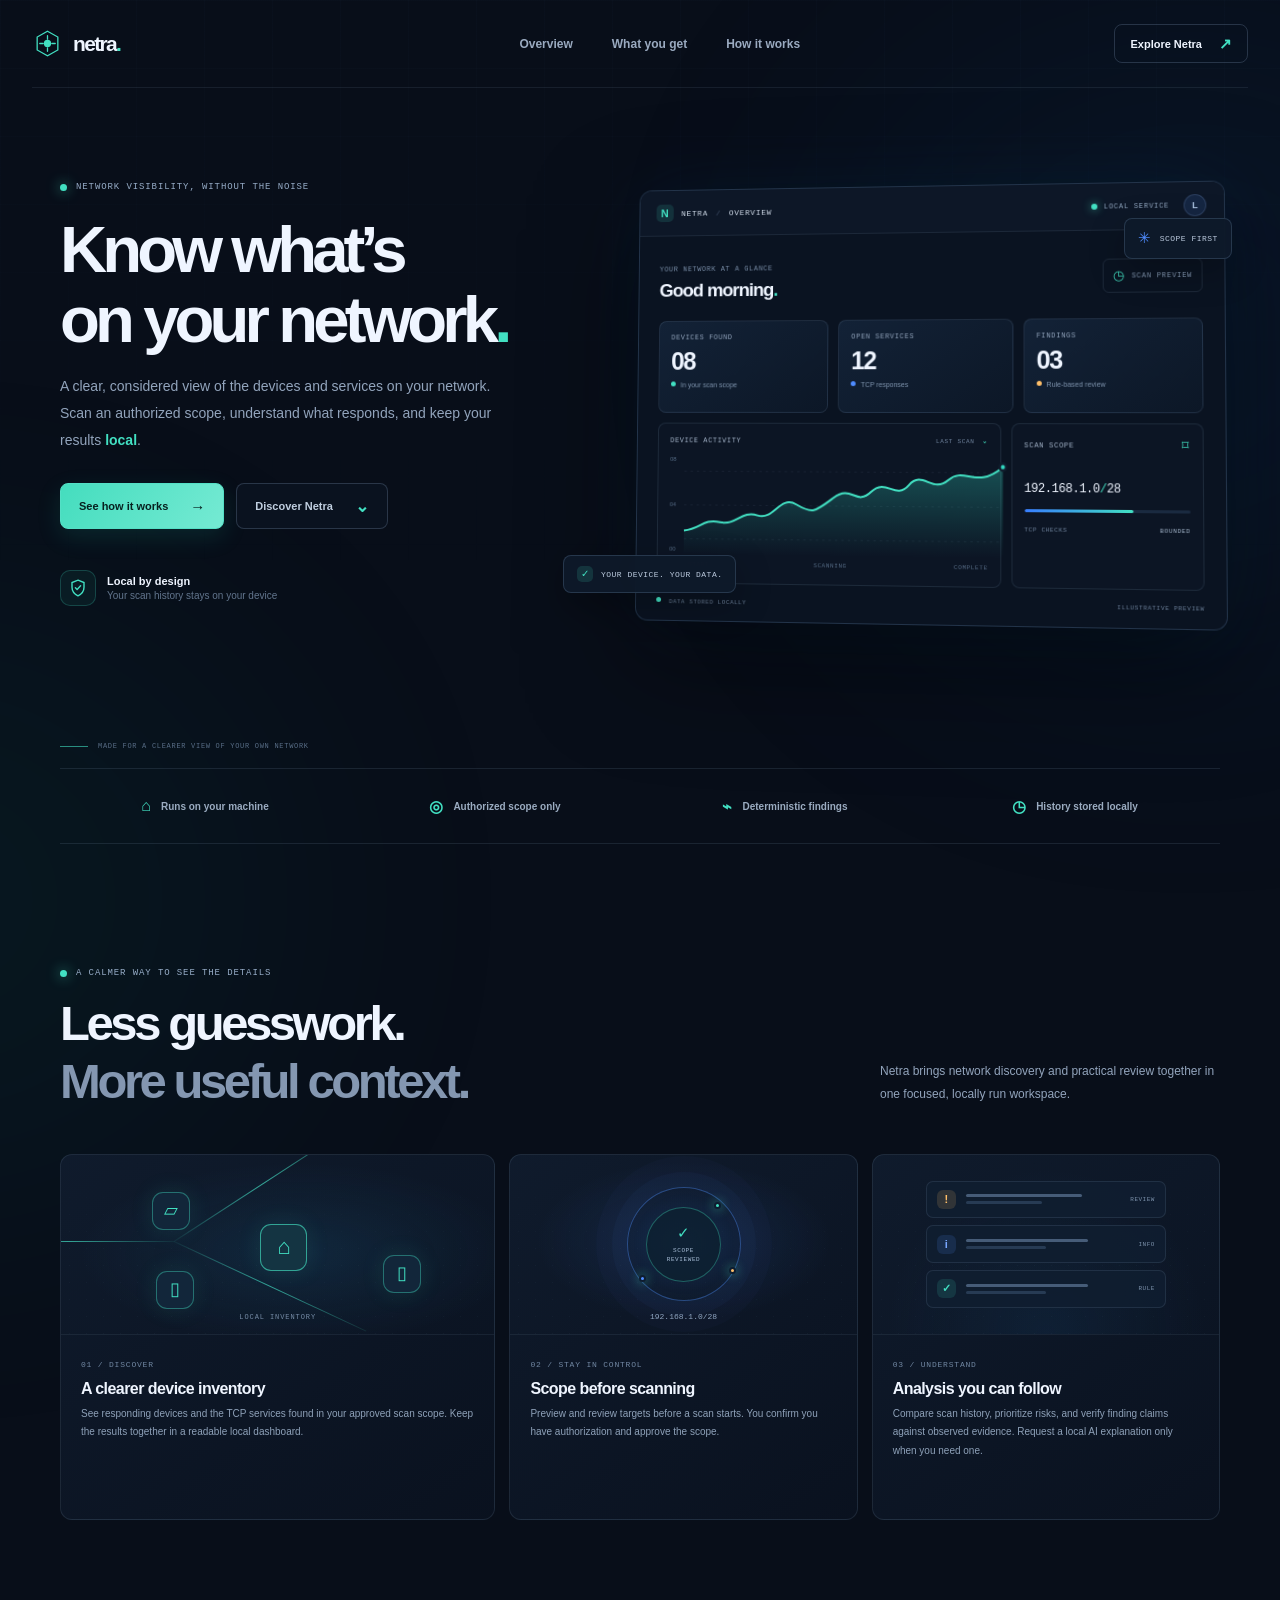
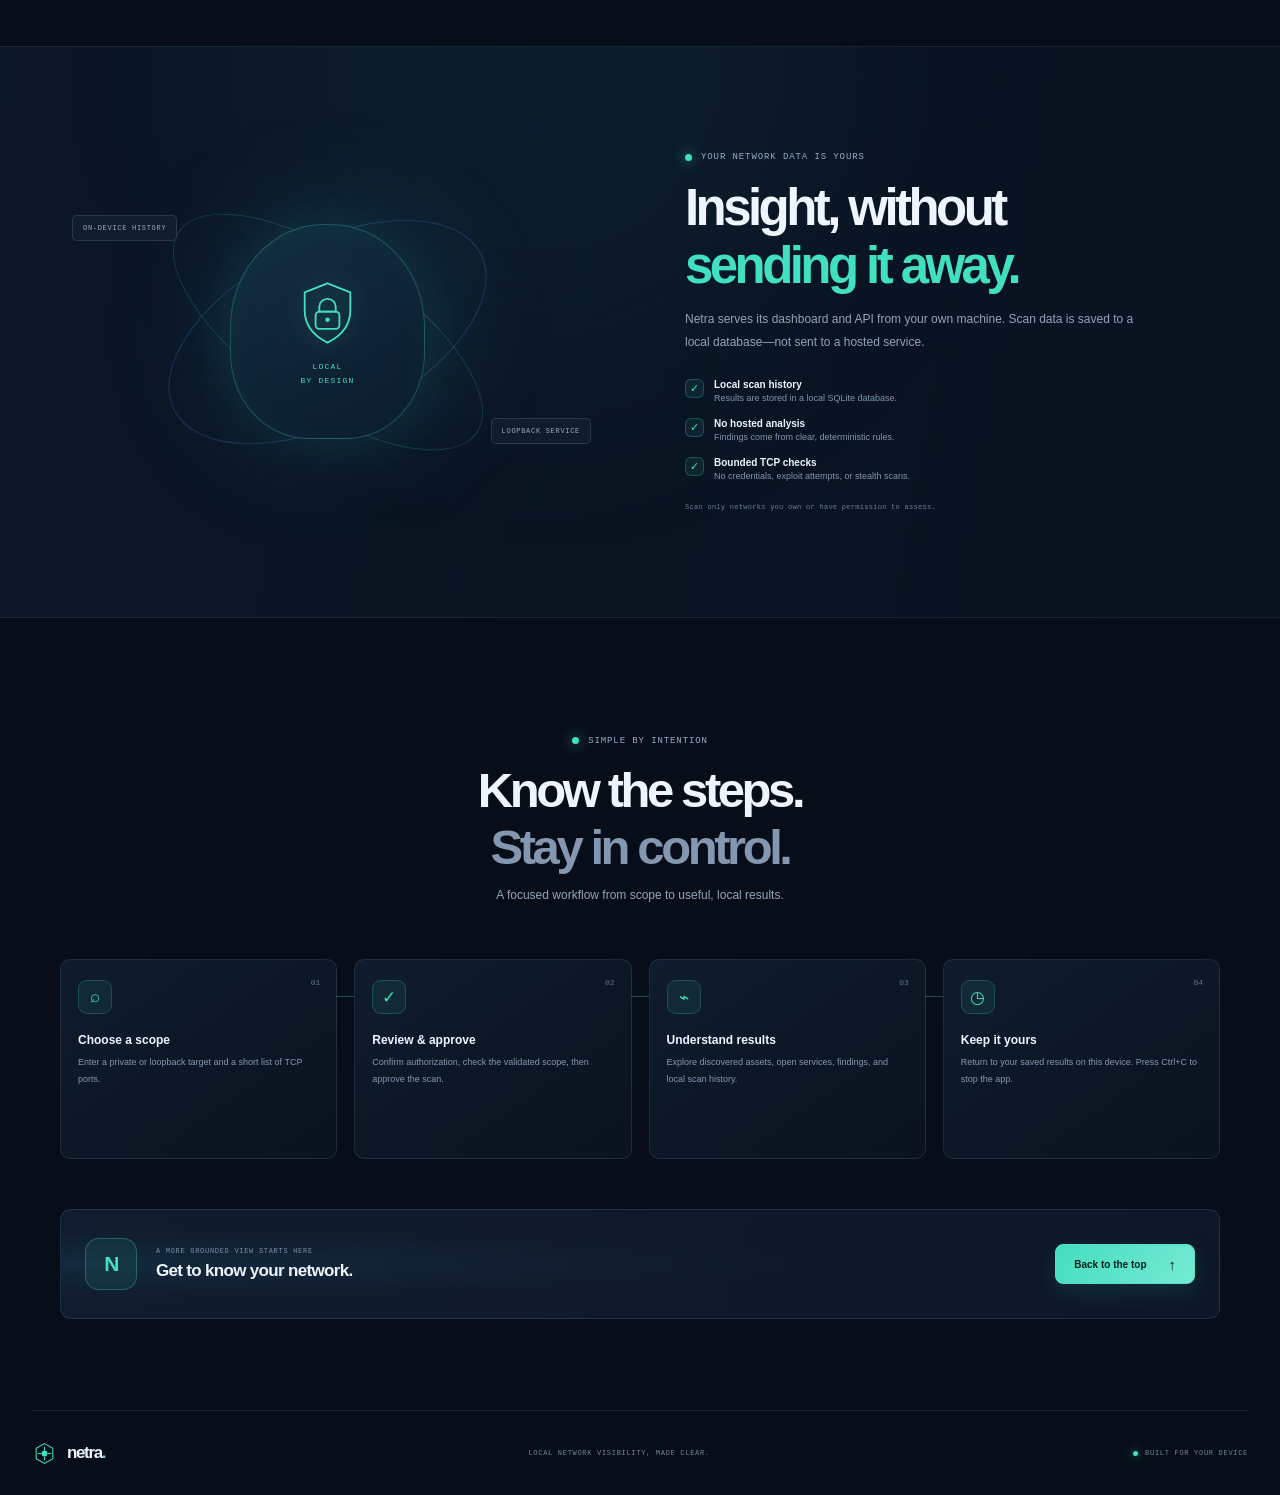
==== commit 65c9a525: "added a lot of stuff, Deep Search Using AI agents, frontend dashboard, debugging, edge cases, downlo" ====
--- a/index.html
+++ b/index.html
@@ -6,9 +6,9 @@
     <meta name="theme-color" content="#080e19">
     <meta
       name="description"
-      content="Netra gives you a clear, local view of network devices, open services, and rule-based security findings."
+      content="Netra AI gives you a clear, local view of network devices, open services, scan history, and evidence-based security findings."
     >
-    <title>Netra — See your network clearly</title>
+    <title>Netra AI — See your network clearly</title>
     <link rel="stylesheet" href="styles.css">
     <script src="script.js" defer></script>
   </head>
@@ -17,7 +17,7 @@
     <div class="page-glow page-glow--bottom" aria-hidden="true"></div>
 
     <header class="site-header">
-      <a class="brand" href="#" aria-label="Netra home">
+      <a class="brand" href="#" aria-label="Netra AI home">
         <span class="brand-mark" aria-hidden="true">
           <svg viewBox="0 0 36 36" fill="none">
             <path d="M18 3.75 30 10.5v15L18 32.25 6 25.5v-15L18 3.75Z" stroke="currentColor" stroke-width="1.5"/>
@@ -161,7 +161,7 @@
               <div class="finding-row"><span class="finding-mark finding-mark--blue">i</span><span class="finding-lines"><i></i><i></i></span><span class="finding-tag">INFO</span></div>
               <div class="finding-row"><span class="finding-mark finding-mark--teal">✓</span><span class="finding-lines"><i></i><i></i></span><span class="finding-tag">RULE</span></div>
             </div>
-            <div class="feature-copy"><span class="feature-number">03 / UNDERSTAND</span><h3>Findings with evidence</h3><p>Review deterministic, rule-based observations with evidence and practical next steps. No opaque AI analysis in this MVP.</p></div>
+            <div class="feature-copy"><span class="feature-number">03 / UNDERSTAND</span><h3>Analysis you can follow</h3><p>Compare scan history, prioritize risks, and verify finding claims against observed evidence. Request a local AI explanation only when you need one.</p></div>
           </article>
         </div>
       </section>
@@ -212,7 +212,7 @@
     </main>
 
     <footer class="site-footer">
-      <a class="brand footer-brand" href="#" aria-label="Netra home">
+      <a class="brand footer-brand" href="#" aria-label="Netra AI home">
         <span class="brand-mark" aria-hidden="true"><svg viewBox="0 0 36 36" fill="none"><path d="M18 3.75 30 10.5v15L18 32.25 6 25.5v-15L18 3.75Z" stroke="currentColor" stroke-width="1.5"/><circle cx="18" cy="18" r="4.25" fill="currentColor"/><path d="M18 9v4M27 18h-4M18 27v-4M9 18h4" stroke="currentColor" stroke-width="1.5" stroke-linecap="round"/></svg></span>
         <span class="brand-name">netra<span class="brand-period">.</span></span>
       </a>
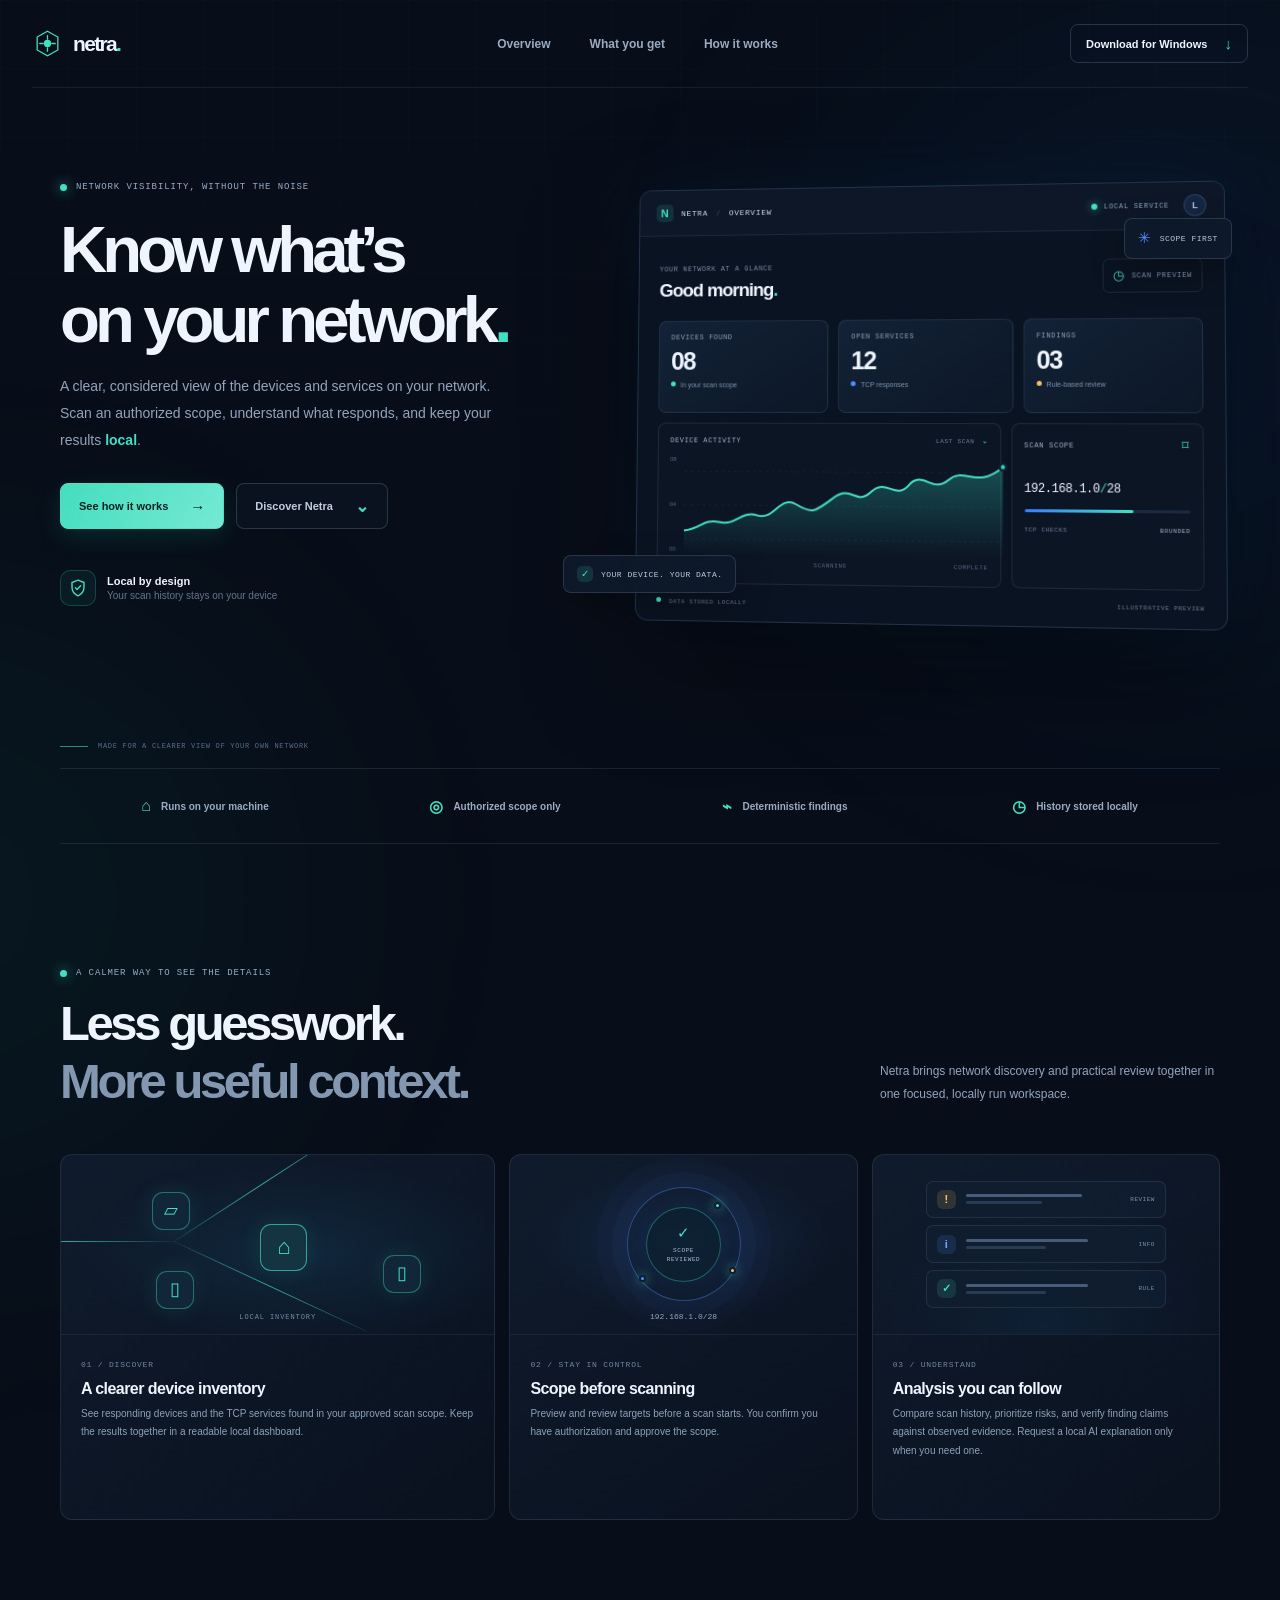
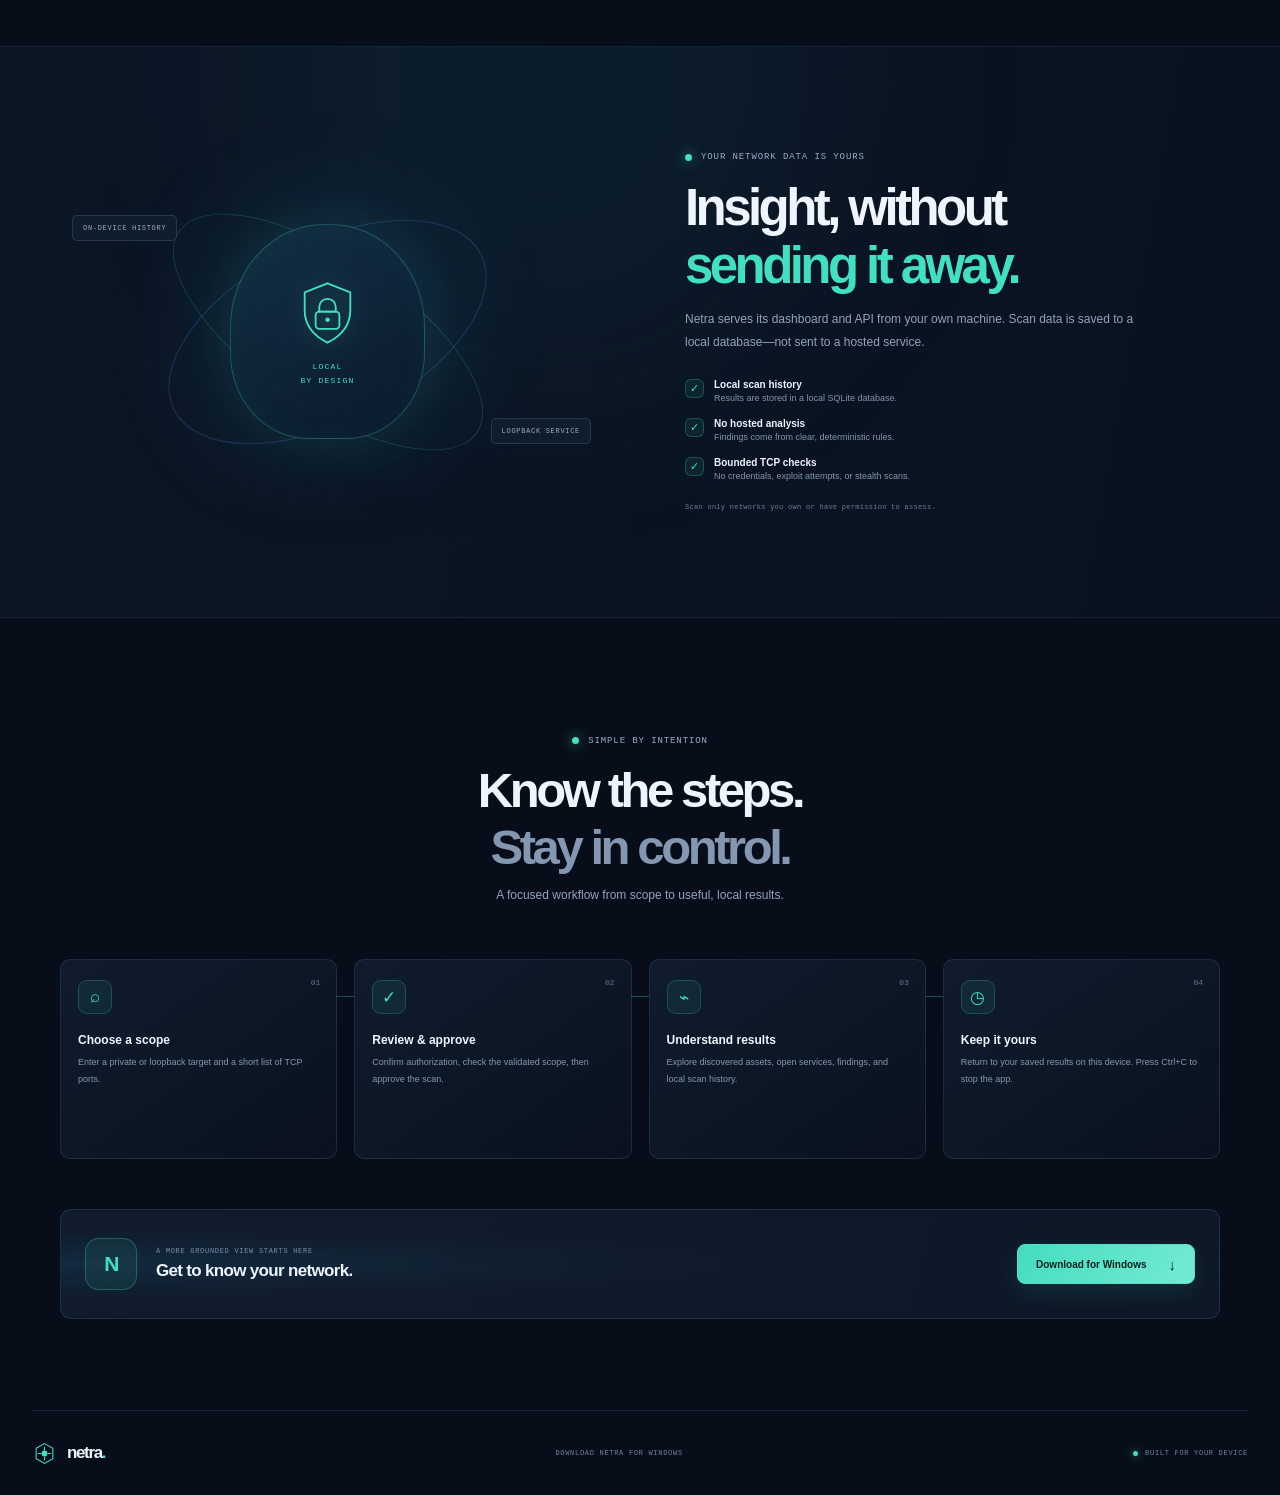
==== commit 3dd3630d: "Implemented the windows download package and added download link to the root website" ====
--- a/index.html
+++ b/index.html
@@ -39,8 +39,8 @@
         <a href="#how-it-works">How it works</a>
       </nav>
 
-      <a class="header-cta" href="#how-it-works">
-        Explore Netra <span aria-hidden="true">↗</span>
+      <a class="header-cta" href="NetraAI-Windows.zip" download>
+        Download for Windows <span aria-hidden="true">↓</span>
       </a>
     </header>
 
@@ -206,7 +206,7 @@
         <div class="workflow-cta" data-reveal>
           <div class="cta-orb" aria-hidden="true">N</div>
           <div><span class="micro-label">A MORE GROUNDED VIEW STARTS HERE</span><h3>Get to know your network.</h3></div>
-          <a class="button button-primary" href="#overview">Back to the top <span aria-hidden="true">↑</span></a>
+          <a class="button button-primary" href="NetraAI-Windows.zip" download>Download for Windows <span aria-hidden="true">↓</span></a>
         </div>
       </section>
     </main>
@@ -216,7 +216,7 @@
         <span class="brand-mark" aria-hidden="true"><svg viewBox="0 0 36 36" fill="none"><path d="M18 3.75 30 10.5v15L18 32.25 6 25.5v-15L18 3.75Z" stroke="currentColor" stroke-width="1.5"/><circle cx="18" cy="18" r="4.25" fill="currentColor"/><path d="M18 9v4M27 18h-4M18 27v-4M9 18h4" stroke="currentColor" stroke-width="1.5" stroke-linecap="round"/></svg></span>
         <span class="brand-name">netra<span class="brand-period">.</span></span>
       </a>
-      <span class="footer-caption">LOCAL NETWORK VISIBILITY, MADE CLEAR.</span>
+      <a class="footer-caption" href="NetraAI-Windows.zip" download>DOWNLOAD NETRA FOR WINDOWS</a>
       <span class="footer-status"><i class="status-dot"></i> BUILT FOR YOUR DEVICE</span>
     </footer>
   </body>
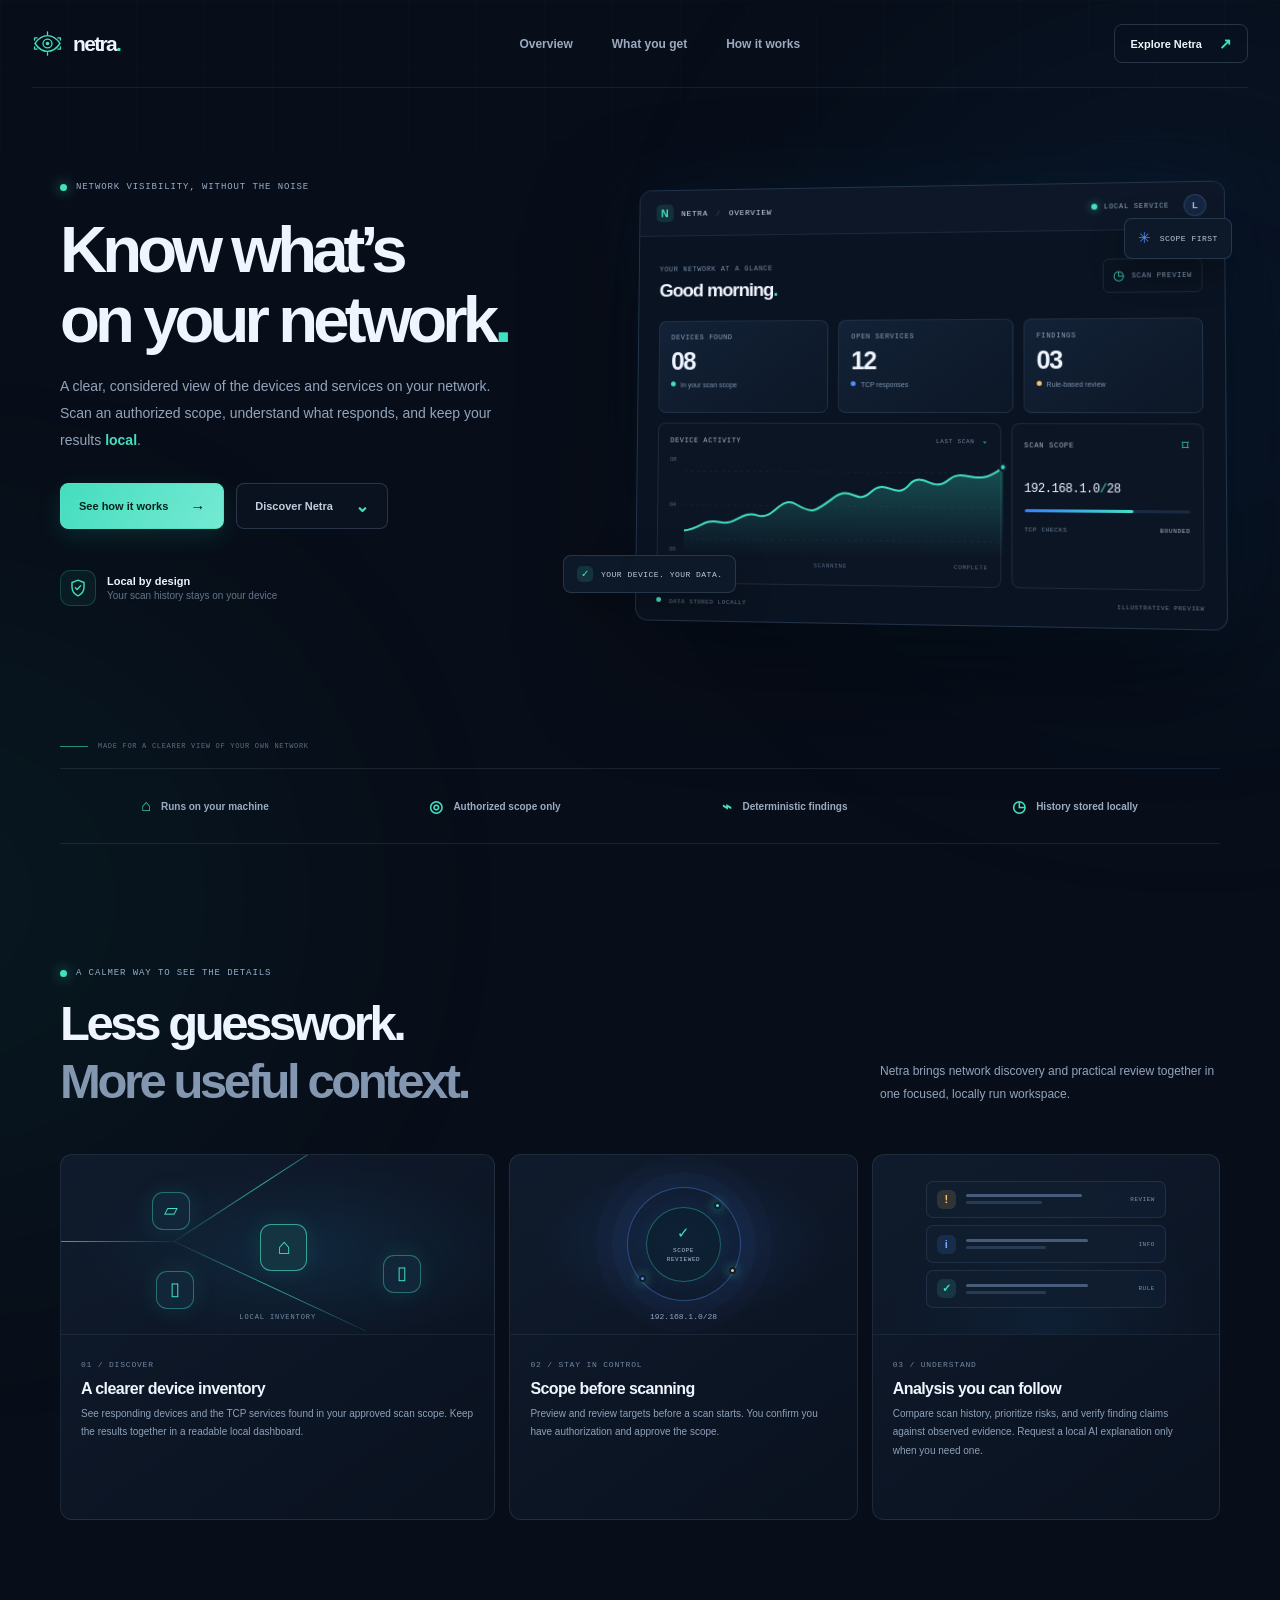
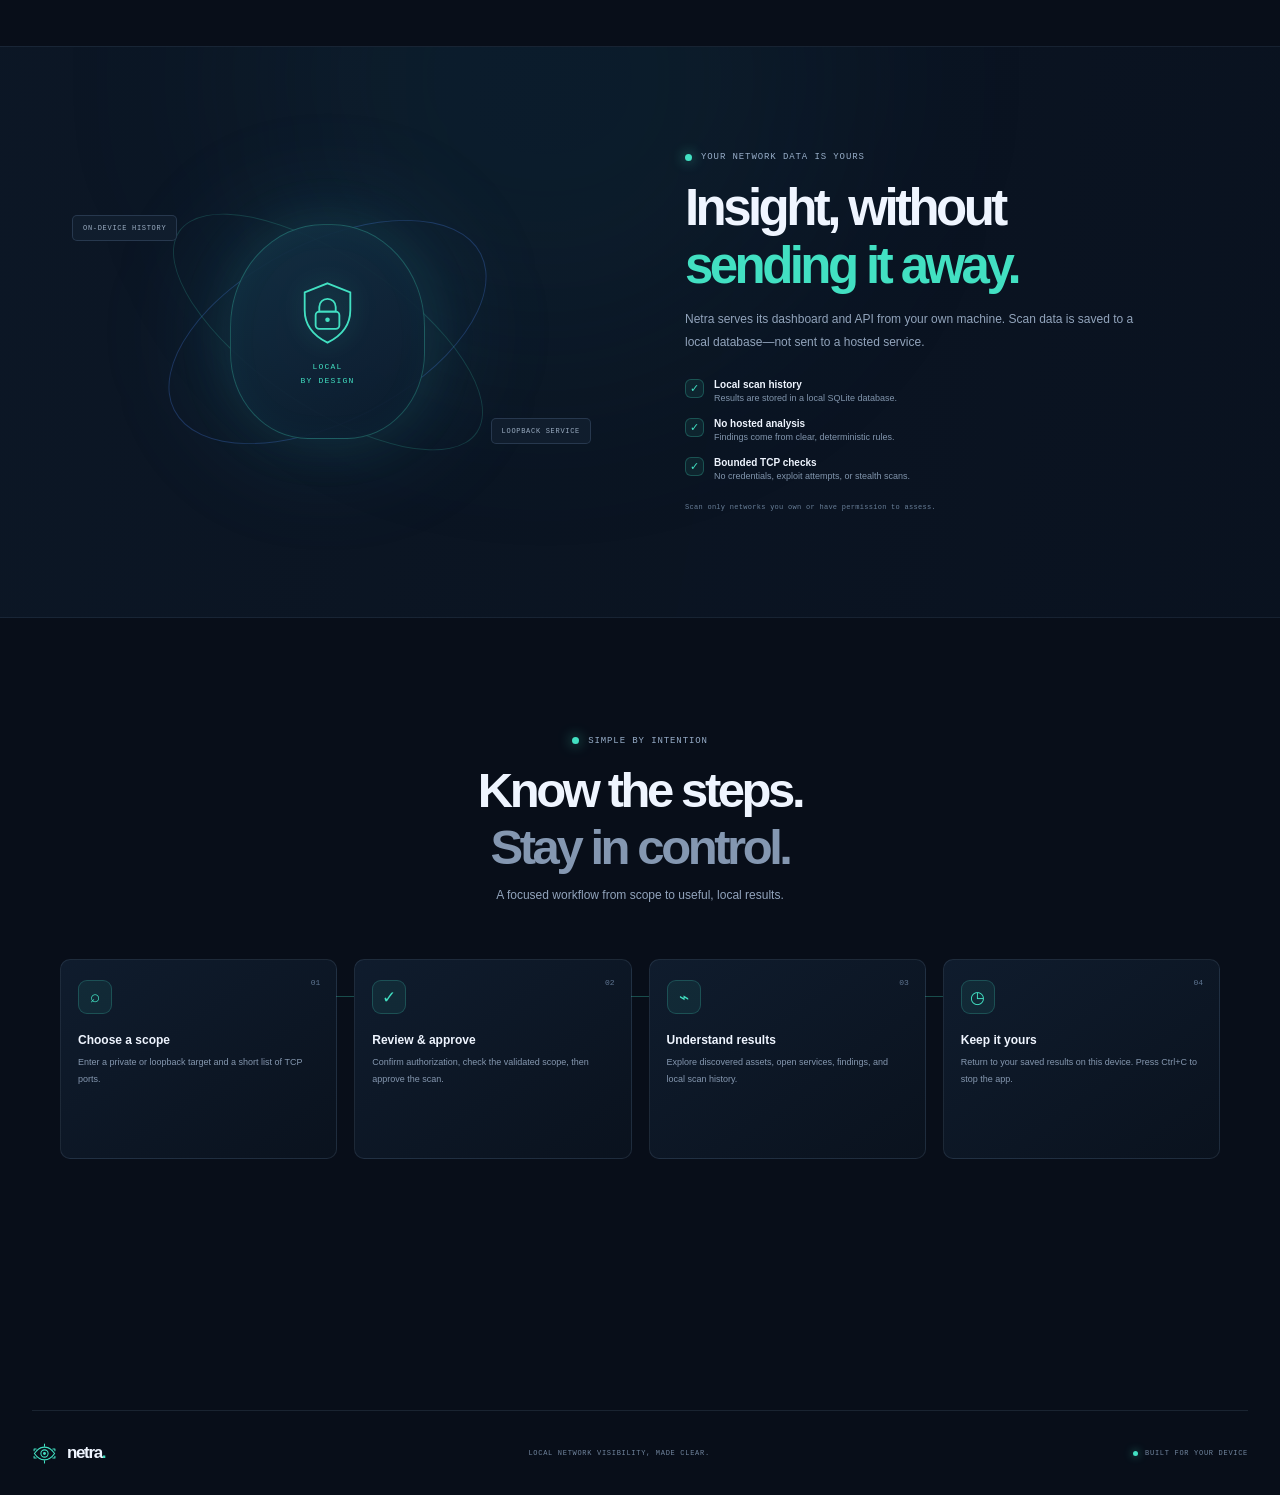
==== commit b096ec2e: "deep scan recurring bug fixed, logo added" ====
--- a/index.html
+++ b/index.html
@@ -9,6 +9,7 @@
       content="Netra AI gives you a clear, local view of network devices, open services, scan history, and evidence-based security findings."
     >
     <title>Netra AI — See your network clearly</title>
+    <link rel="icon" type="image/svg+xml" sizes="any" href="./favicon.svg?v=2">
     <link rel="stylesheet" href="styles.css">
     <script src="script.js" defer></script>
   </head>
@@ -20,9 +21,10 @@
       <a class="brand" href="#" aria-label="Netra AI home">
         <span class="brand-mark" aria-hidden="true">
           <svg viewBox="0 0 36 36" fill="none">
-            <path d="M18 3.75 30 10.5v15L18 32.25 6 25.5v-15L18 3.75Z" stroke="currentColor" stroke-width="1.5"/>
-            <circle cx="18" cy="18" r="4.25" fill="currentColor"/>
-            <path d="M18 9v4M27 18h-4M18 27v-4M9 18h4" stroke="currentColor" stroke-width="1.5" stroke-linecap="round"/>
+            <path d="M3.5 18c4.15-6.1 8.98-9.15 14.5-9.15S28.35 11.9 32.5 18c-4.15 6.1-8.98 9.15-14.5 9.15S7.65 24.1 3.5 18Z" stroke="currentColor" stroke-width="1.6" stroke-linejoin="round"/>
+            <circle cx="18" cy="18" r="5.2" stroke="currentColor" stroke-width="1.5"/>
+            <circle cx="18" cy="18" r="2.1" fill="currentColor"/>
+            <path d="M18 4.5v3M18 28.5v3M3 14v-2.5h3M33 14v-2.5h-3M3 22v2.5h3M33 22v2.5h-3" stroke="currentColor" stroke-width="1.5" stroke-linecap="round" stroke-linejoin="round"/>
           </svg>
         </span>
         <span class="brand-name">netra<span class="brand-period">.</span></span>
@@ -39,8 +41,8 @@
         <a href="#how-it-works">How it works</a>
       </nav>
 
-      <a class="header-cta" href="NetraAI-Windows.zip" download>
-        Download for Windows <span aria-hidden="true">↓</span>
+      <a class="header-cta" href="#how-it-works">
+        Explore Netra <span aria-hidden="true">↗</span>
       </a>
     </header>
 
@@ -206,17 +208,17 @@
         <div class="workflow-cta" data-reveal>
           <div class="cta-orb" aria-hidden="true">N</div>
           <div><span class="micro-label">A MORE GROUNDED VIEW STARTS HERE</span><h3>Get to know your network.</h3></div>
-          <a class="button button-primary" href="NetraAI-Windows.zip" download>Download for Windows <span aria-hidden="true">↓</span></a>
+          <a class="button button-primary" href="#overview">Back to the top <span aria-hidden="true">↑</span></a>
         </div>
       </section>
     </main>
 
     <footer class="site-footer">
       <a class="brand footer-brand" href="#" aria-label="Netra AI home">
-        <span class="brand-mark" aria-hidden="true"><svg viewBox="0 0 36 36" fill="none"><path d="M18 3.75 30 10.5v15L18 32.25 6 25.5v-15L18 3.75Z" stroke="currentColor" stroke-width="1.5"/><circle cx="18" cy="18" r="4.25" fill="currentColor"/><path d="M18 9v4M27 18h-4M18 27v-4M9 18h4" stroke="currentColor" stroke-width="1.5" stroke-linecap="round"/></svg></span>
+        <span class="brand-mark" aria-hidden="true"><svg viewBox="0 0 36 36" fill="none"><path d="M3.5 18c4.15-6.1 8.98-9.15 14.5-9.15S28.35 11.9 32.5 18c-4.15 6.1-8.98 9.15-14.5 9.15S7.65 24.1 3.5 18Z" stroke="currentColor" stroke-width="1.6" stroke-linejoin="round"/><circle cx="18" cy="18" r="5.2" stroke="currentColor" stroke-width="1.5"/><circle cx="18" cy="18" r="2.1" fill="currentColor"/><path d="M18 4.5v3M18 28.5v3M3 14v-2.5h3M33 14v-2.5h-3M3 22v2.5h3M33 22v2.5h-3" stroke="currentColor" stroke-width="1.5" stroke-linecap="round" stroke-linejoin="round"/></svg></span>
         <span class="brand-name">netra<span class="brand-period">.</span></span>
       </a>
-      <a class="footer-caption" href="NetraAI-Windows.zip" download>DOWNLOAD NETRA FOR WINDOWS</a>
+      <span class="footer-caption">LOCAL NETWORK VISIBILITY, MADE CLEAR.</span>
       <span class="footer-status"><i class="status-dot"></i> BUILT FOR YOUR DEVICE</span>
     </footer>
   </body>
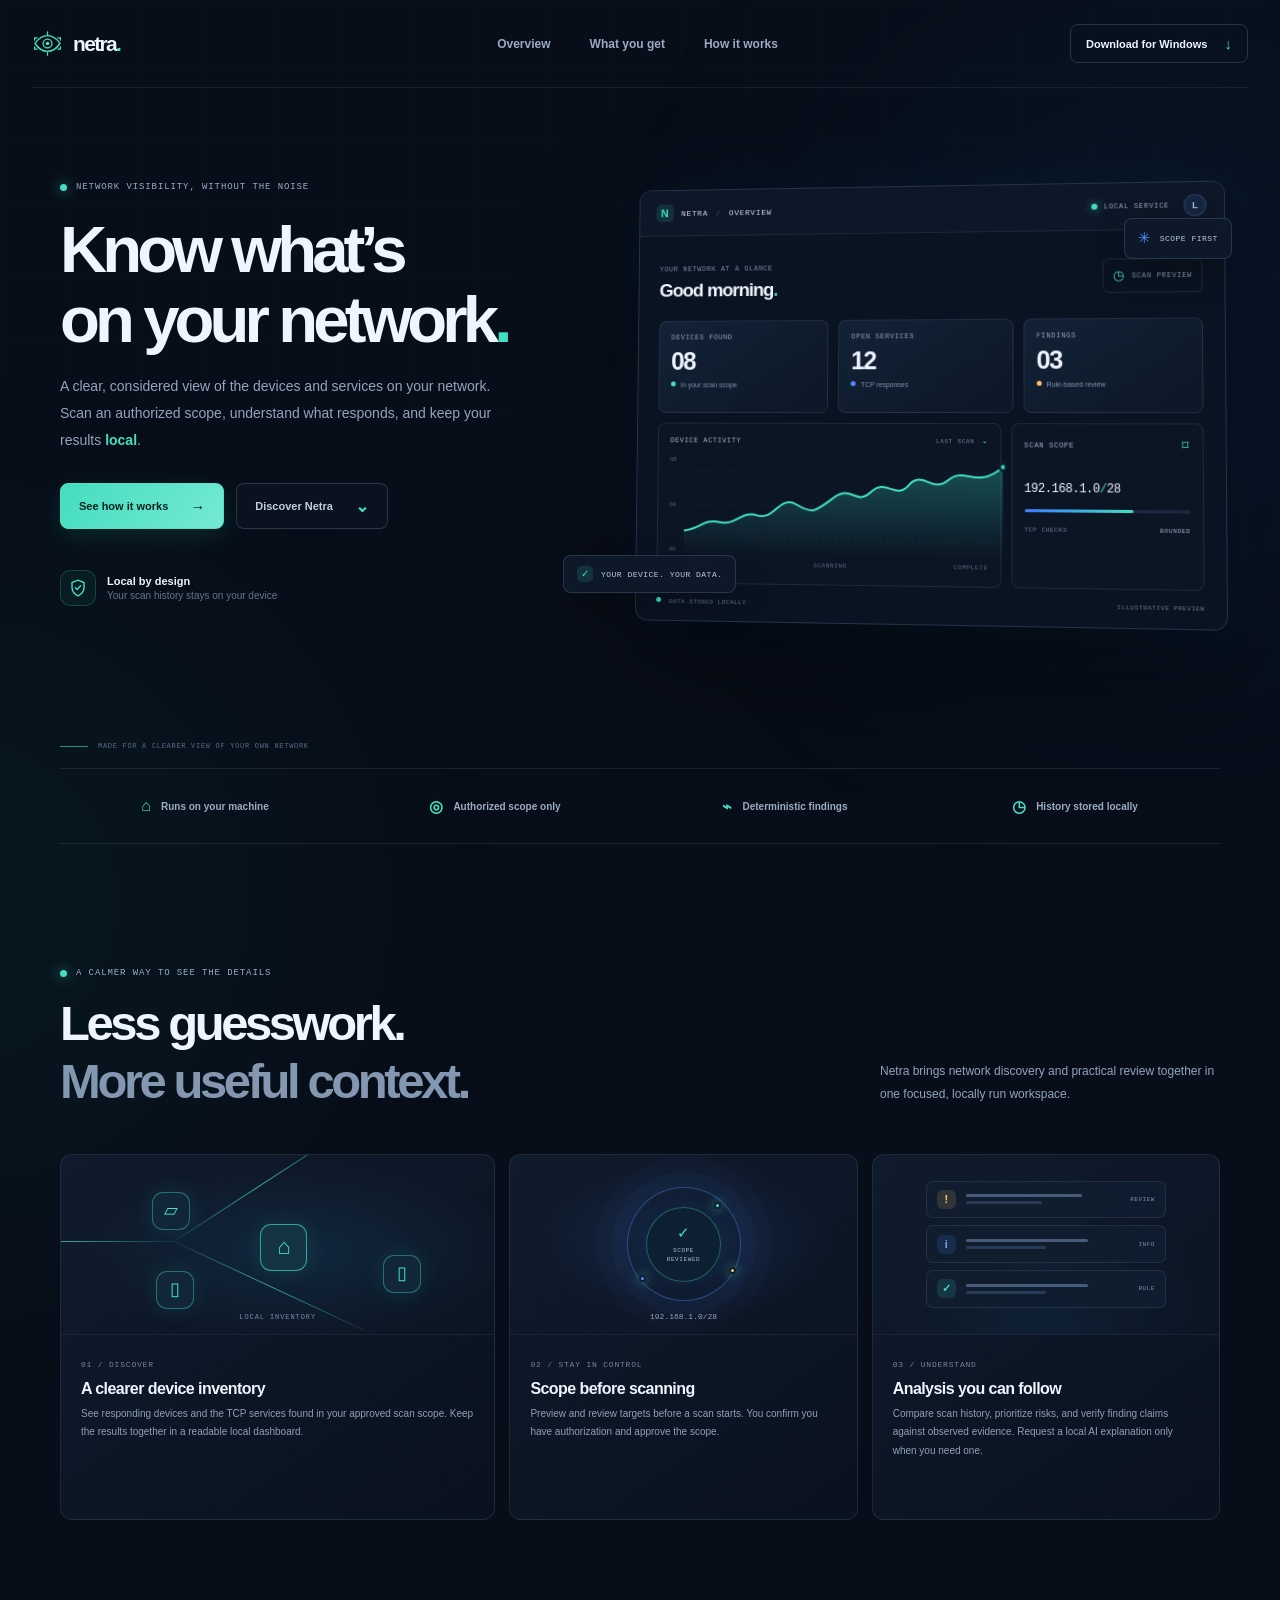
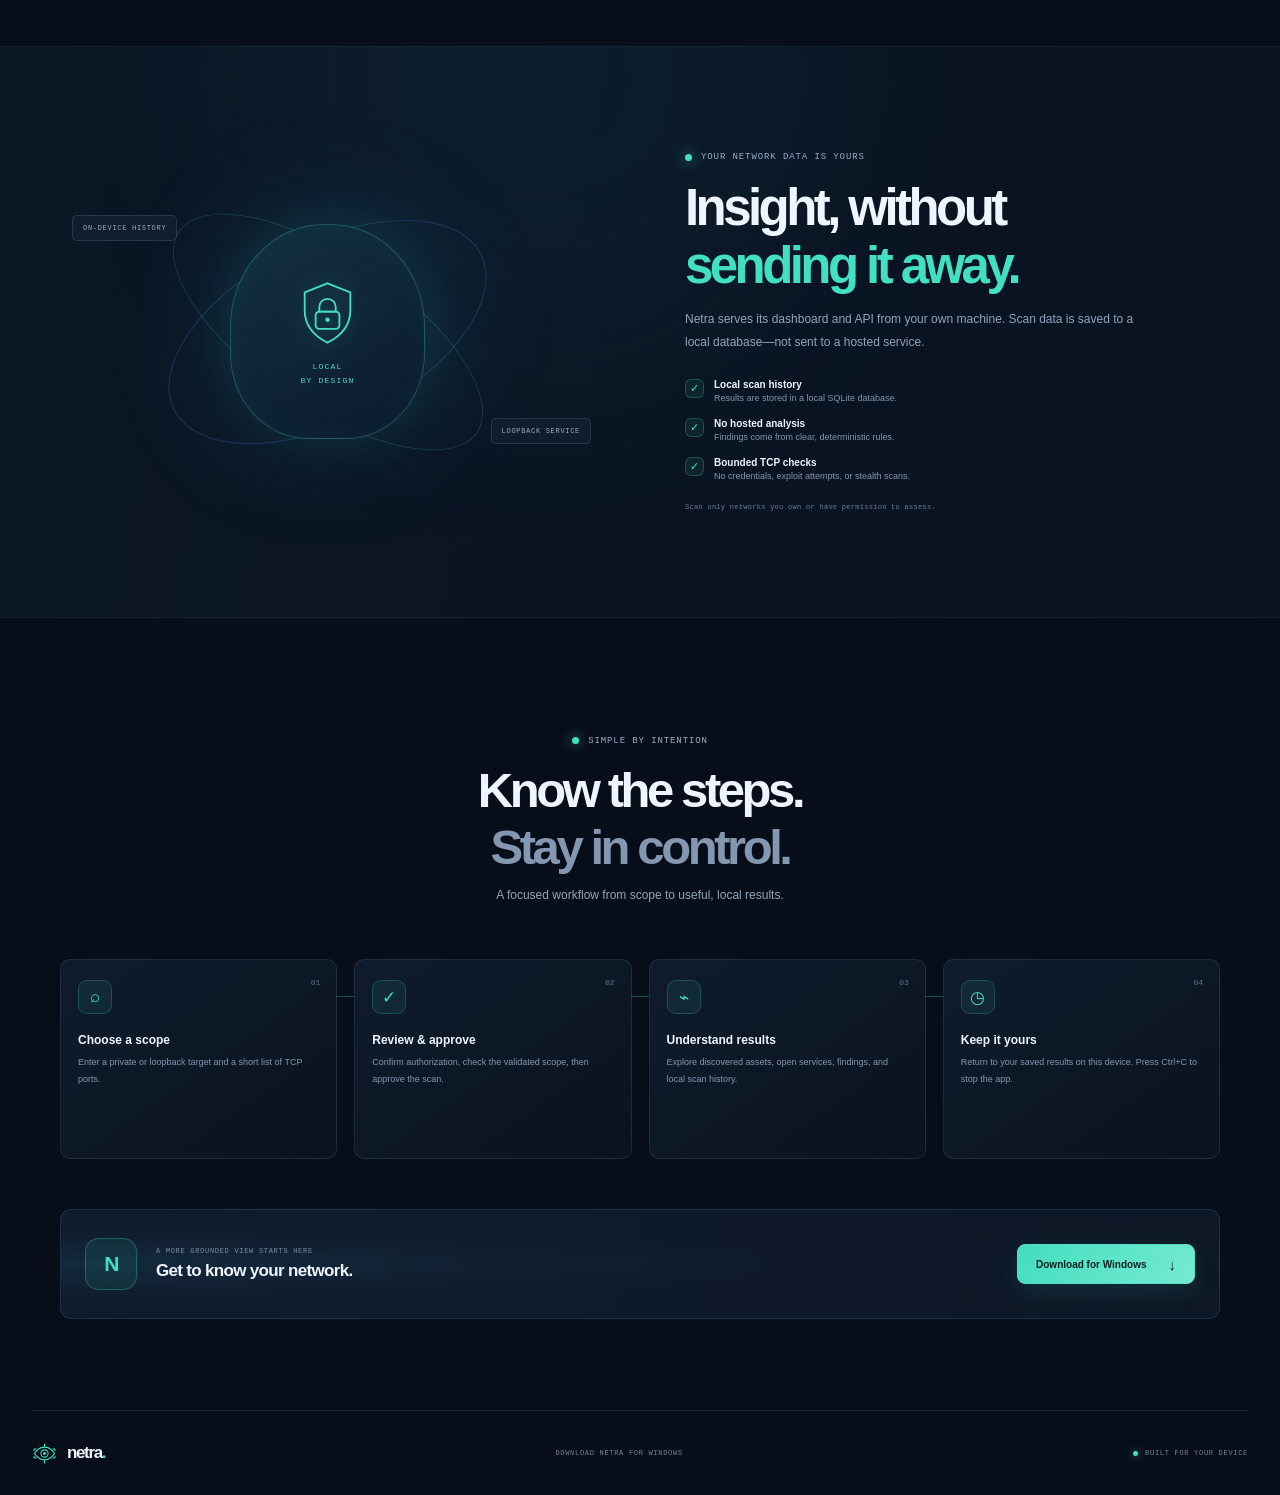
==== commit a673feb9: "Merge branch 'main' of https://github.com/Luson045/Netra-AI-Network-Scanner" ====
--- a/index.html
+++ b/index.html
@@ -41,8 +41,8 @@
         <a href="#how-it-works">How it works</a>
       </nav>
 
-      <a class="header-cta" href="#how-it-works">
-        Explore Netra <span aria-hidden="true">↗</span>
+      <a class="header-cta" href="NetraAI-Windows.zip" download>
+        Download for Windows <span aria-hidden="true">↓</span>
       </a>
     </header>
 
@@ -208,7 +208,7 @@
         <div class="workflow-cta" data-reveal>
           <div class="cta-orb" aria-hidden="true">N</div>
           <div><span class="micro-label">A MORE GROUNDED VIEW STARTS HERE</span><h3>Get to know your network.</h3></div>
-          <a class="button button-primary" href="#overview">Back to the top <span aria-hidden="true">↑</span></a>
+          <a class="button button-primary" href="NetraAI-Windows.zip" download>Download for Windows <span aria-hidden="true">↓</span></a>
         </div>
       </section>
     </main>
@@ -218,7 +218,7 @@
         <span class="brand-mark" aria-hidden="true"><svg viewBox="0 0 36 36" fill="none"><path d="M3.5 18c4.15-6.1 8.98-9.15 14.5-9.15S28.35 11.9 32.5 18c-4.15 6.1-8.98 9.15-14.5 9.15S7.65 24.1 3.5 18Z" stroke="currentColor" stroke-width="1.6" stroke-linejoin="round"/><circle cx="18" cy="18" r="5.2" stroke="currentColor" stroke-width="1.5"/><circle cx="18" cy="18" r="2.1" fill="currentColor"/><path d="M18 4.5v3M18 28.5v3M3 14v-2.5h3M33 14v-2.5h-3M3 22v2.5h3M33 22v2.5h-3" stroke="currentColor" stroke-width="1.5" stroke-linecap="round" stroke-linejoin="round"/></svg></span>
         <span class="brand-name">netra<span class="brand-period">.</span></span>
       </a>
-      <span class="footer-caption">LOCAL NETWORK VISIBILITY, MADE CLEAR.</span>
+      <a class="footer-caption" href="NetraAI-Windows.zip" download>DOWNLOAD NETRA FOR WINDOWS</a>
       <span class="footer-status"><i class="status-dot"></i> BUILT FOR YOUR DEVICE</span>
     </footer>
   </body>
